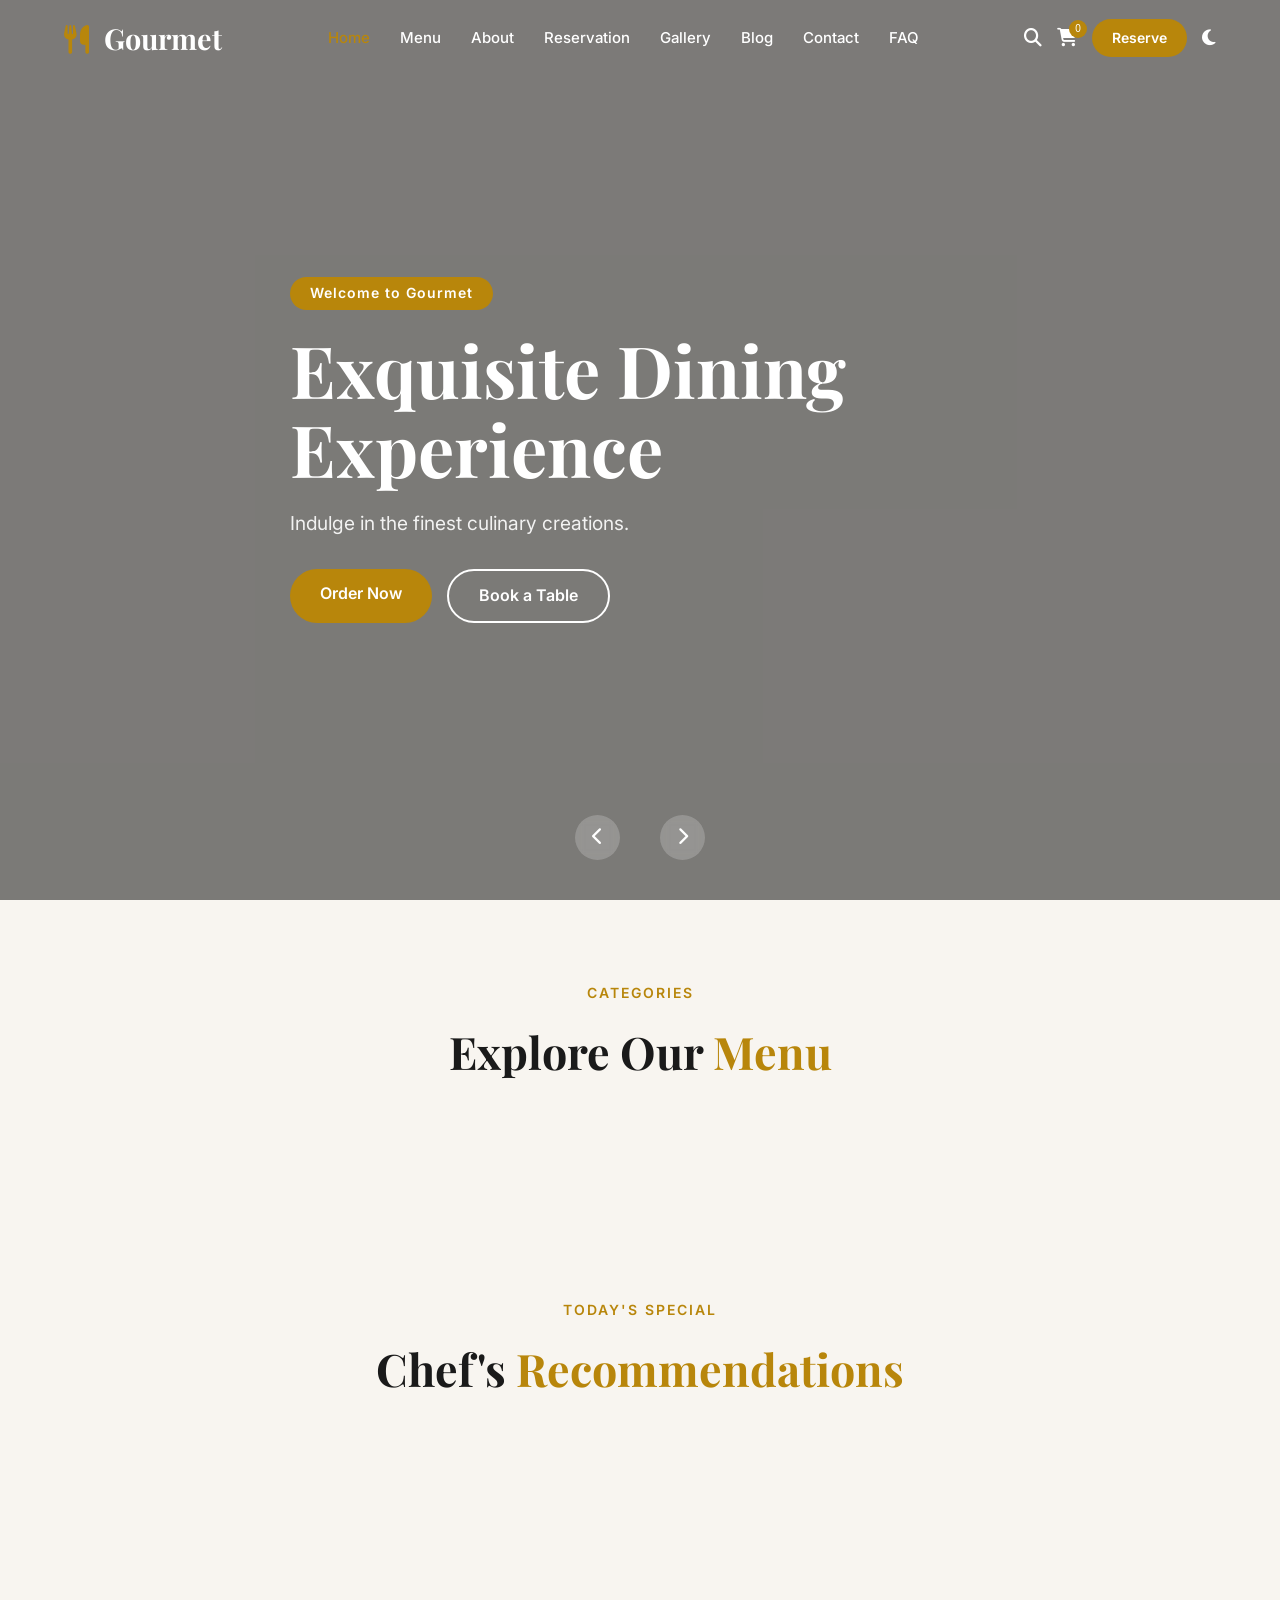
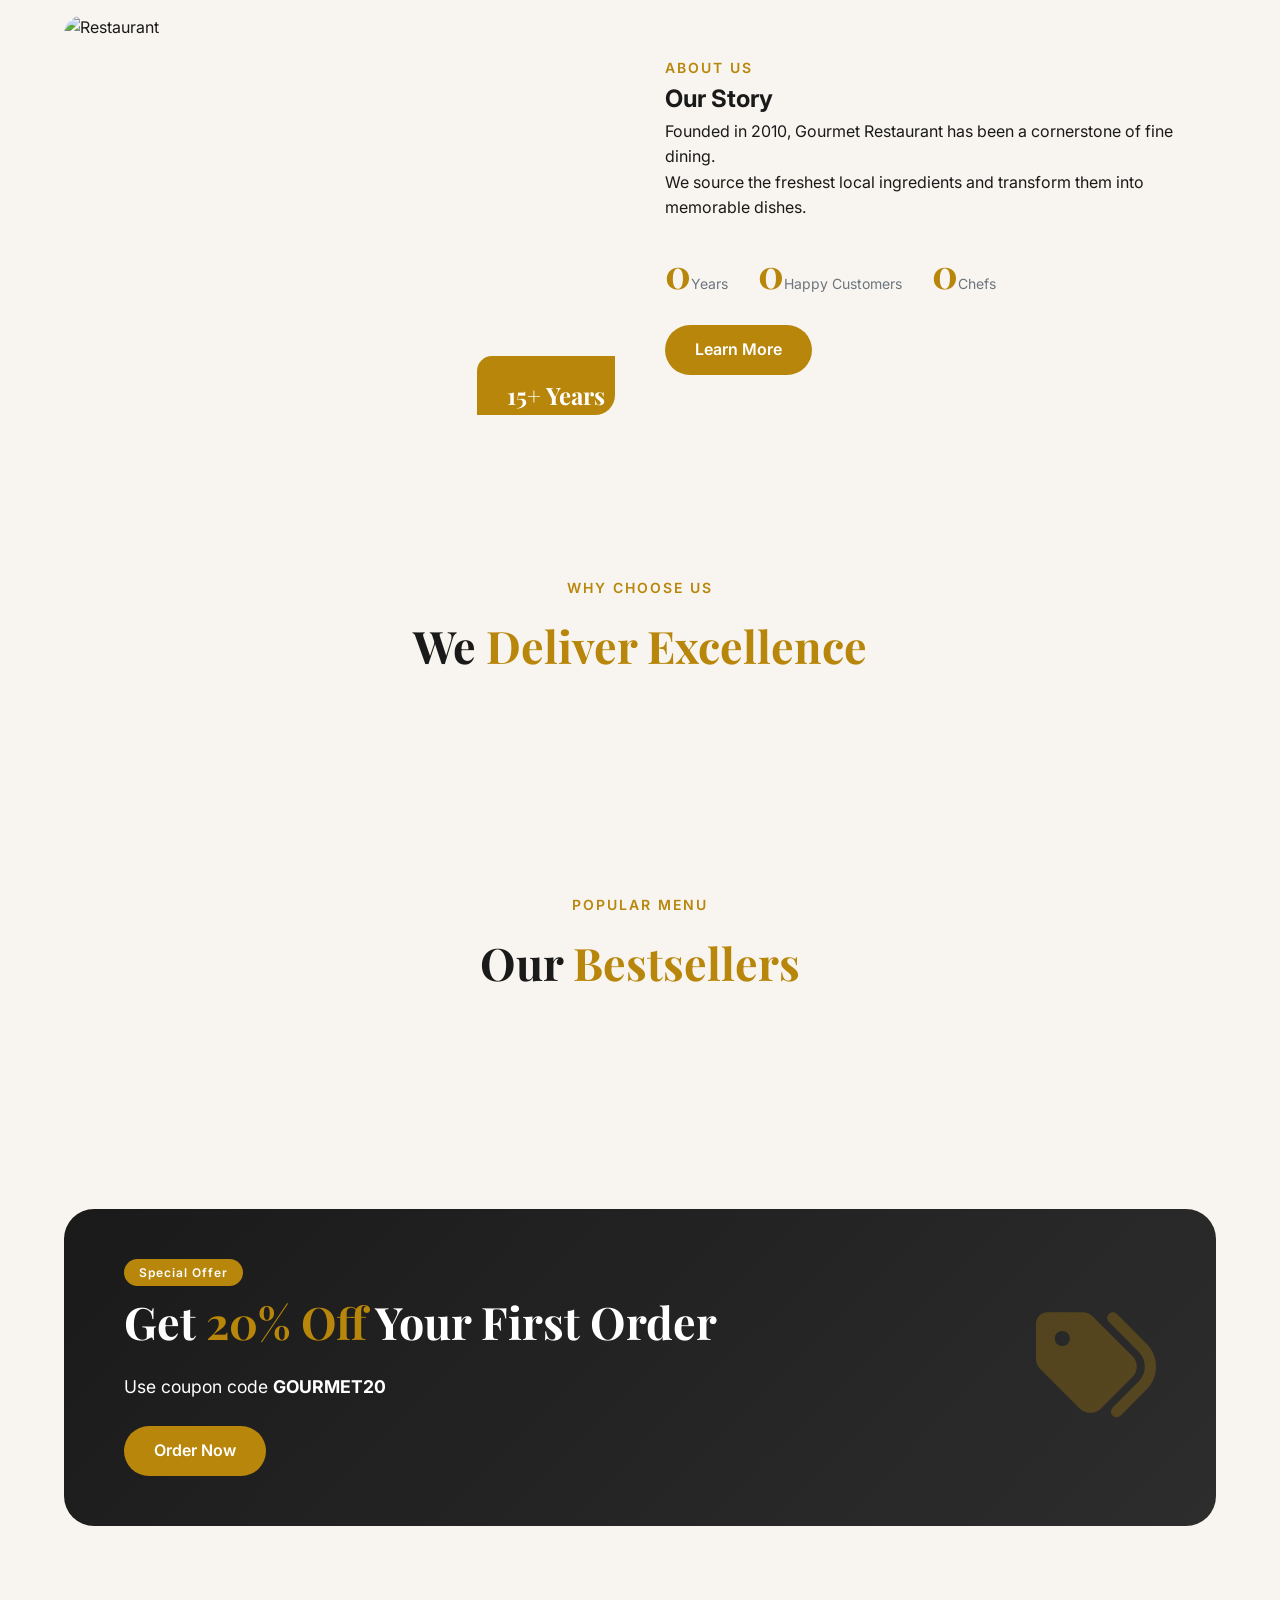
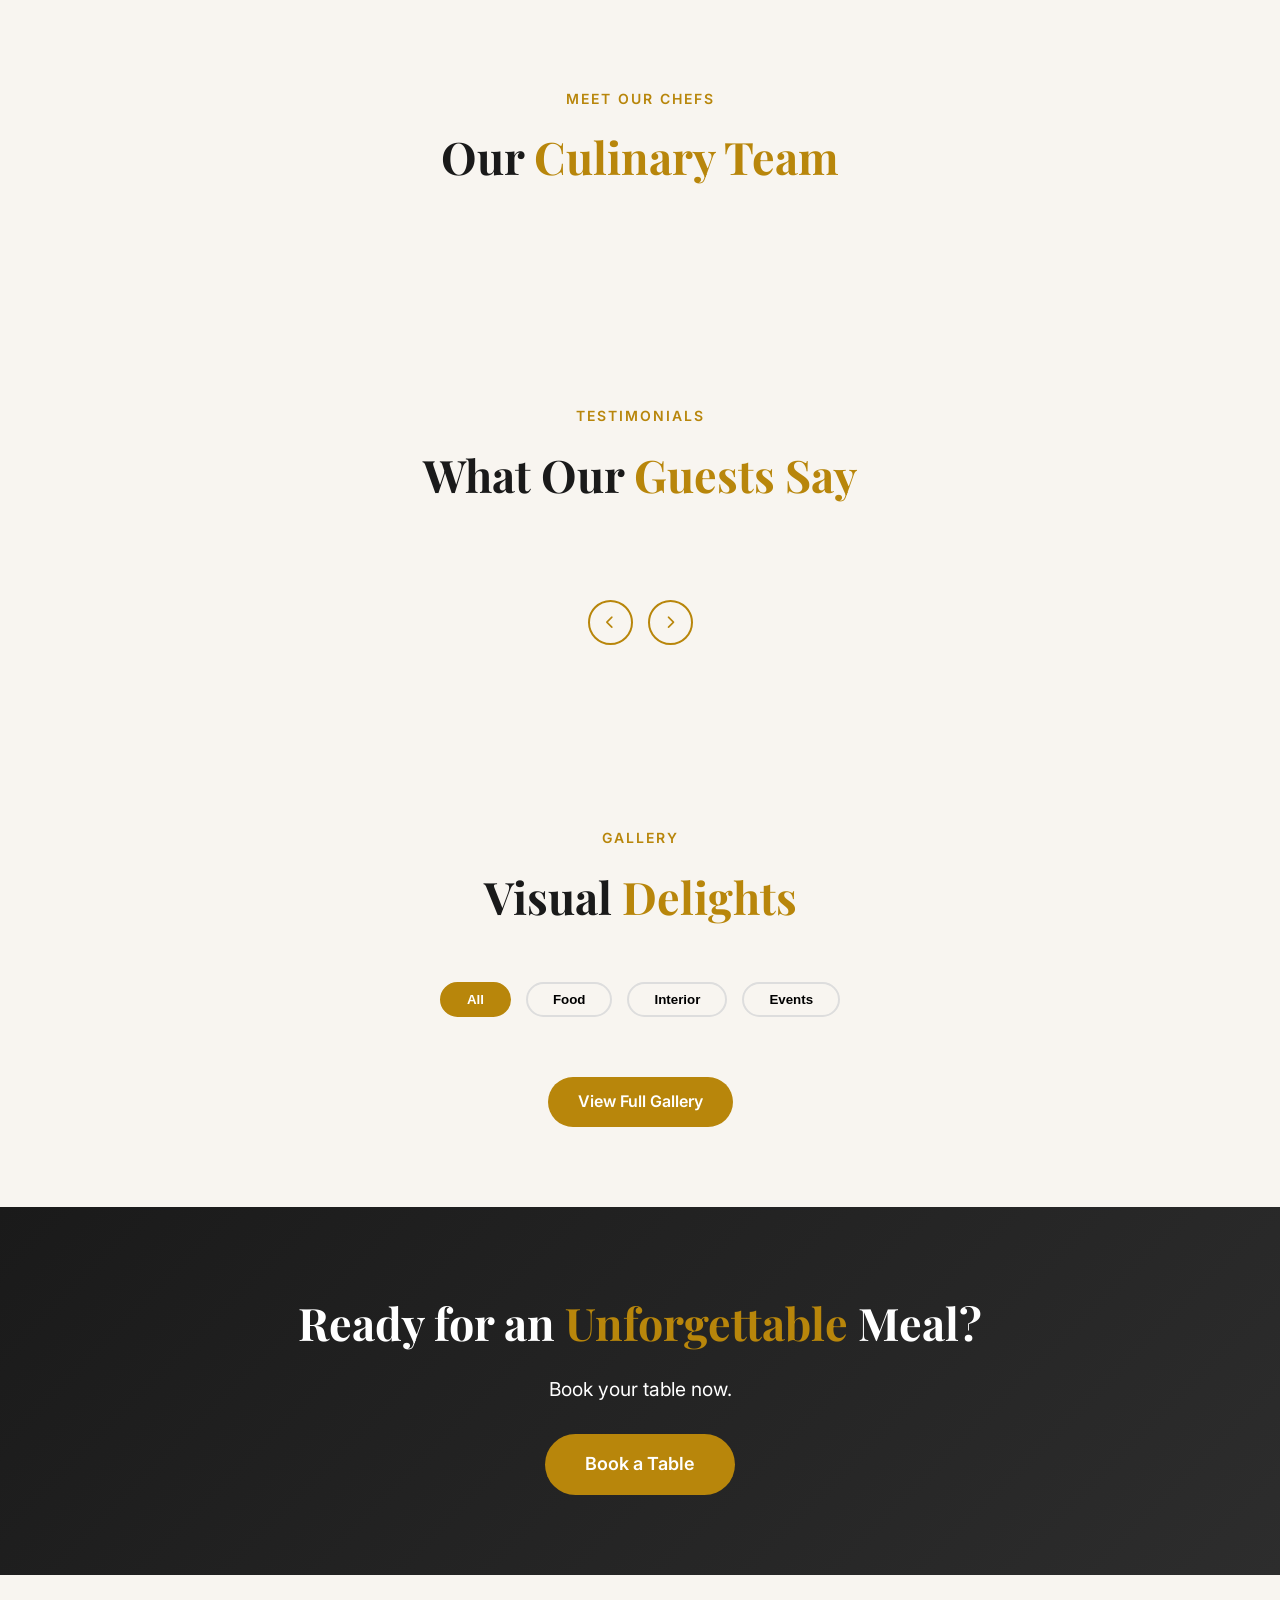
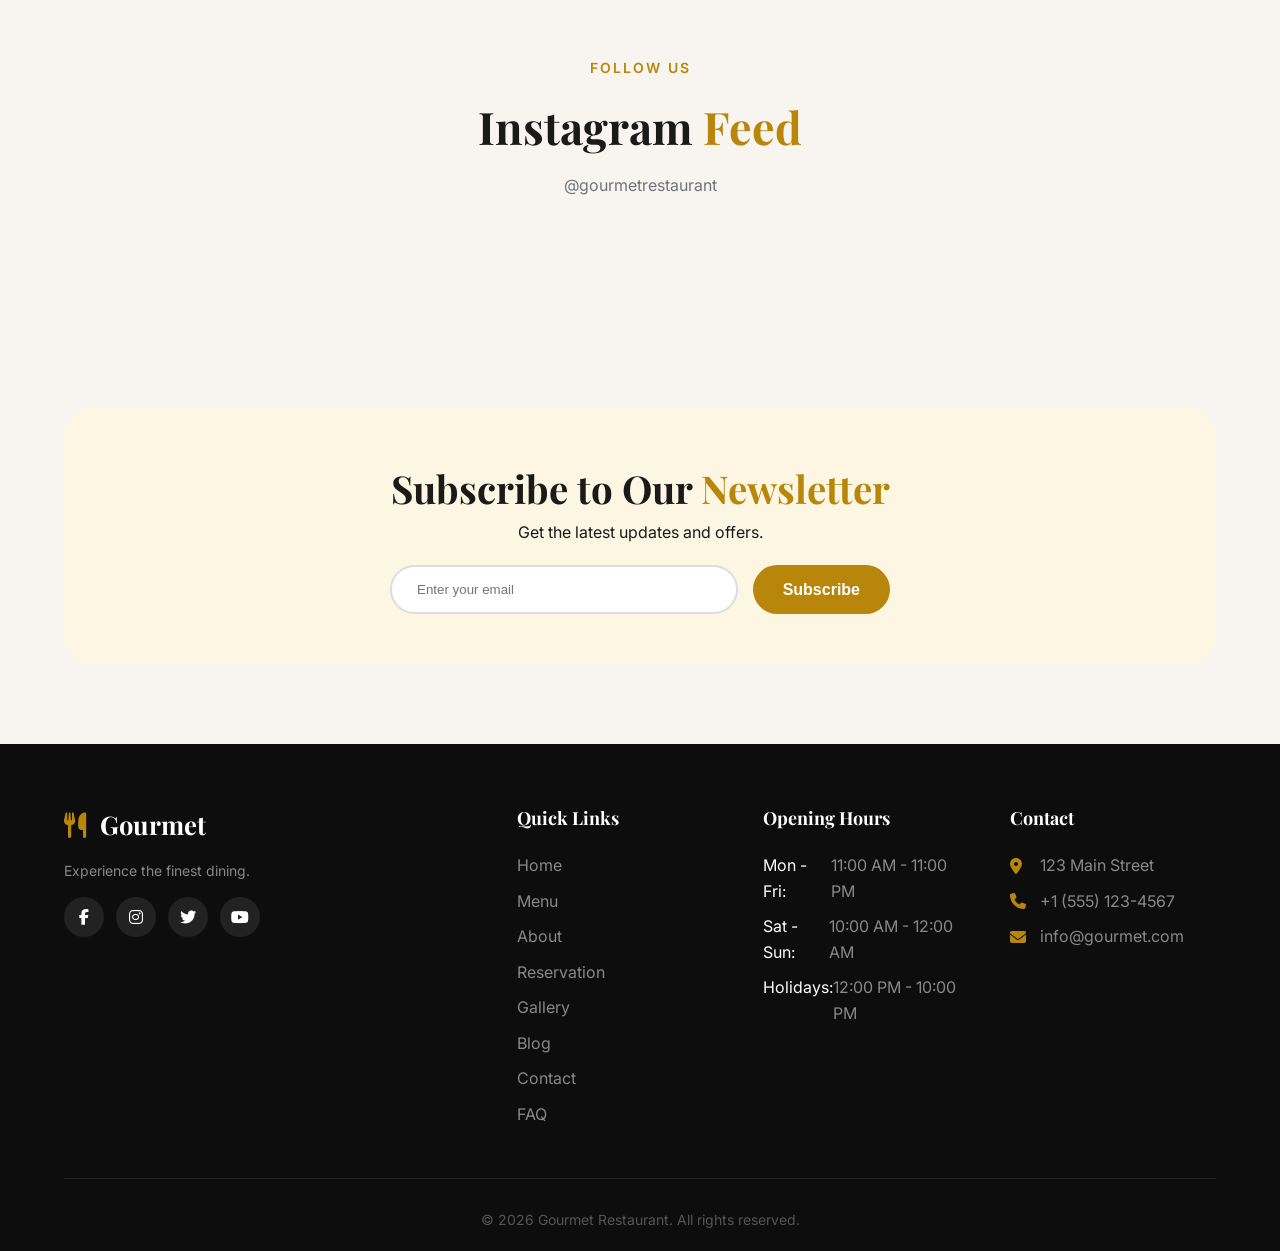
==== index.html @ d44d5f66 "Complete Restaurant Website - All pages woking" ====
<!DOCTYPE html>
<html lang="en">
<head>
    <meta charset="UTF-8" />
    <meta name="viewport" content="width=device-width, initial-scale=1.0" />
    <title>Gourmet Restaurant – Home</title>
    <link rel="stylesheet" href="https://cdnjs.cloudflare.com/ajax/libs/font-awesome/6.5.0/css/all.min.css" />
    <link href="https://fonts.googleapis.com/css2?family=Playfair+Display:wght@400;600;700&family=Inter:wght@300;400;500;600;700&display=swap" rel="stylesheet" />
    <link rel="stylesheet" href="css/variables.css" />
    <link rel="stylesheet" href="css/base.css" />
    <link rel="stylesheet" href="css/home.css" />
    <script>
    // Force hide loading screen after 1 second
    window.addEventListener('load', function() {
        setTimeout(function() {
            const loader = document.getElementById('loading-screen');
            if (loader) loader.classList.add('hidden');
        }, 500);
    });
</script>
</head>
<body>
    <!-- Loading Screen -->
    <div id="loading-screen"><div class="loader-spinner"></div><p>Loading...</p></div>

    <!-- Back to Top -->
    <button id="back-to-top" aria-label="Back to top"><i class="fas fa-chevron-up"></i></button>

    <!-- Scroll Progress Bar -->
    <div id="scroll-progress"></div>

    <!-- Search Popup -->
    <div id="search-popup" class="search-popup">
        <div class="search-popup-inner">
            <button class="search-close" id="search-close"><i class="fas fa-times"></i></button>
            <h3>Search Our Menu</h3>
            <form id="search-form"><input type="text" placeholder="Search for dishes..." /><button type="submit"><i class="fas fa-search"></i></button></form>
        </div>
    </div>

    <!-- Header / Navbar -->
    <header class="header" id="header">
        <nav class="navbar">
            <div class="container nav-container">
                <a href="index.html" class="logo"><i class="fas fa-utensils"></i> Gourmet</a>
                <ul class="nav-menu" id="nav-menu">
                    <li><a href="index.html" class="active">Home</a></li>
                    <li><a href="menu.html">Menu</a></li>
                    <li><a href="about.html">About</a></li>
                    <li><a href="reservation.html">Reservation</a></li>
                    <li><a href="gallery.html">Gallery</a></li>
                    <li><a href="blog.html">Blog</a></li>
                    <li><a href="contact.html">Contact</a></li>
                    <li><a href="faq.html">FAQ</a></li>
                </ul>
                <div class="nav-actions">
                    <button class="nav-icon" id="search-toggle"><i class="fas fa-search"></i></button>
                    <button class="nav-icon"><i class="fas fa-shopping-cart"></i><span class="cart-count">0</span></button>
                    <a href="reservation.html" class="btn btn-primary btn-sm">Reserve</a>
                    <button class="theme-toggle" id="theme-toggle"><i class="fas fa-moon"></i></button>
                    <button class="hamburger" id="hamburger"><span></span><span></span><span></span></button>
                </div>
            </div>
        </nav>
    </header>

    <main>
        <!-- HERO SLIDER -->
        <section class="hero" id="home">
            <div class="hero-slider">
                <div class="hero-slide active" style="background-image:url('https://images.unsplash.com/photo-1517248135467-4c7edcad34c4?w=1600');">
                    <div class="container hero-content">
                        <span class="hero-tag">Welcome to Gourmet</span>
                        <h1>Exquisite Dining <br />Experience</h1>
                        <p>Indulge in the finest culinary creations.</p>
                        <div class="hero-buttons">
                            <a href="menu.html" class="btn btn-primary">Order Now</a>
                            <a href="reservation.html" class="btn btn-outline">Book a Table</a>
                        </div>
                    </div>
                </div>
                <div class="hero-slide" style="background-image:url('https://images.unsplash.com/photo-1552566626-52f8b828add9?w=1600');">
                    <div class="container hero-content">
                        <span class="hero-tag">Award Winning</span>
                        <h1>Flavors That <br />Delight</h1>
                        <p>Every dish tells a story.</p>
                        <div class="hero-buttons">
                            <a href="menu.html" class="btn btn-primary">Order Now</a>
                            <a href="reservation.html" class="btn btn-outline">Book a Table</a>
                        </div>
                    </div>
                </div>
                <div class="hero-slide" style="background-image:url('https://images.unsplash.com/photo-1533777857889-4be7c70b33f7?w=1600');">
                    <div class="container hero-content">
                        <span class="hero-tag">Private Events</span>
                        <h1>Celebrate With <br />Us</h1>
                        <p>Host your special occasions here.</p>
                        <div class="hero-buttons">
                            <a href="menu.html" class="btn btn-primary">Order Now</a>
                            <a href="reservation.html" class="btn btn-outline">Book a Table</a>
                        </div>
                    </div>
                </div>
            </div>
            <div class="hero-controls">
                <button class="hero-prev"><i class="fas fa-chevron-left"></i></button>
                <div class="hero-dots"></div>
                <button class="hero-next"><i class="fas fa-chevron-right"></i></button>
            </div>
        </section>

        <!-- FOOD CATEGORIES (6) -->
        <section class="categories section-padding" id="categories">
            <div class="container">
                <div class="section-header">
                    <span class="section-tag">Categories</span>
                    <h2>Explore Our <span>Menu</span></h2>
                </div>
                <div class="categories-grid" id="categories-grid"></div>
            </div>
        </section>

        <!-- TODAY'S SPECIAL -->
        <section class="specials section-padding" id="specials">
            <div class="container">
                <div class="section-header">
                    <span class="section-tag">Today's Special</span>
                    <h2>Chef's <span>Recommendations</span></h2>
                </div>
                <div class="specials-grid" id="specials-grid"></div>
            </div>
        </section>

        <!-- ABOUT HOME -->
        <section class="about-home section-padding" id="about-home">
            <div class="container">
                <div class="about-home-grid">
                    <div class="about-home-image">
                        <img src="https://images.unsplash.com/photo-1514933651103-005eec06c04b?w=600" alt="Restaurant" />
                        <div class="about-experience-badge">15+ Years</div>
                    </div>
                    <div class="about-home-content">
                        <span class="section-tag">About Us</span>
                        <h2>Our <span>Story</span></h2>
                        <p>Founded in 2010, Gourmet Restaurant has been a cornerstone of fine dining.</p>
                        <p>We source the freshest local ingredients and transform them into memorable dishes.</p>
                        <div class="about-stats" id="about-stats">
                            <div class="stat"><span class="stat-number" data-count="15">0</span><span class="stat-label">Years</span></div>
                            <div class="stat"><span class="stat-number" data-count="12500">0</span><span class="stat-label">Happy Customers</span></div>
                            <div class="stat"><span class="stat-number" data-count="28">0</span><span class="stat-label">Chefs</span></div>
                        </div>
                        <a href="about.html" class="btn btn-primary">Learn More</a>
                    </div>
                </div>
            </div>
        </section>

        <!-- WHY CHOOSE US (6) -->
        <section class="why-choose section-padding" id="why-choose">
            <div class="container">
                <div class="section-header">
                    <span class="section-tag">Why Choose Us</span>
                    <h2>We <span>Deliver Excellence</span></h2>
                </div>
                <div class="why-grid" id="why-grid"></div>
            </div>
        </section>

        <!-- POPULAR MENU (12 items) -->
        <section class="popular-menu section-padding" id="popular-menu">
            <div class="container">
                <div class="section-header">
                    <span class="section-tag">Popular Menu</span>
                    <h2>Our <span>Bestsellers</span></h2>
                </div>
                <div class="menu-grid" id="popular-menu-grid"></div>
            </div>
        </section>

        <!-- SPECIAL OFFERS -->
        <section class="offers section-padding" id="offers">
            <div class="container">
                <div class="offers-banner">
                    <div class="offers-content">
                        <span class="offers-tag">Special Offer</span>
                        <h2>Get <span>20% Off</span> Your First Order</h2>
                        <p>Use coupon code <strong>GOURMET20</strong></p>
                        <a href="menu.html" class="btn btn-primary">Order Now</a>
                    </div>
                    <div class="offers-image"><i class="fas fa-tags"></i></div>
                </div>
            </div>
        </section>

        <!-- MEET OUR CHEFS (4) -->
        <section class="chefs section-padding" id="chefs">
            <div class="container">
                <div class="section-header">
                    <span class="section-tag">Meet Our Chefs</span>
                    <h2>Our <span>Culinary Team</span></h2>
                </div>
                <div class="chefs-grid" id="chefs-grid"></div>
            </div>
        </section>

        <!-- TESTIMONIALS SLIDER -->
        <section class="testimonials section-padding" id="testimonials">
            <div class="container">
                <div class="section-header">
                    <span class="section-tag">Testimonials</span>
                    <h2>What Our <span>Guests Say</span></h2>
                </div>
                <div class="testimonial-slider">
                    <div class="testimonial-track" id="testimonial-track"></div>
                    <div class="testimonial-controls">
                        <button class="testimonial-prev"><i class="fas fa-chevron-left"></i></button>
                        <button class="testimonial-next"><i class="fas fa-chevron-right"></i></button>
                    </div>
                </div>
            </div>
        </section>

        <!-- GALLERY PREVIEW (12 images + filter) -->
        <section class="gallery-preview section-padding" id="gallery-preview">
            <div class="container">
                <div class="section-header">
                    <span class="section-tag">Gallery</span>
                    <h2>Visual <span>Delights</span></h2>
                </div>
                <div class="gallery-filter" id="gallery-filter">
                    <button class="filter-btn active" data-filter="all">All</button>
                    <button class="filter-btn" data-filter="food">Food</button>
                    <button class="filter-btn" data-filter="interior">Interior</button>
                    <button class="filter-btn" data-filter="events">Events</button>
                </div>
                <div class="gallery-grid" id="gallery-grid"></div>
                <div class="gallery-cta"><a href="gallery.html" class="btn btn-primary">View Full Gallery</a></div>
            </div>
        </section>

        <!-- RESERVATION CTA -->
        <section class="reservation-cta section-padding">
            <div class="container">
                <div class="reservation-cta-content">
                    <h2>Ready for an <span>Unforgettable</span> Meal?</h2>
                    <p>Book your table now.</p>
                    <a href="reservation.html" class="btn btn-primary btn-lg">Book a Table</a>
                </div>
            </div>
        </section>

        <!-- INSTAGRAM FEED (8 images) -->
        <section class="instagram-feed section-padding" id="instagram">
            <div class="container">
                <div class="section-header">
                    <span class="section-tag">Follow Us</span>
                    <h2>Instagram <span>Feed</span></h2>
                    <p>@gourmetrestaurant</p>
                </div>
                <div class="instagram-grid" id="instagram-grid"></div>
            </div>
        </section>

        <!-- NEWSLETTER -->
        <section class="newsletter section-padding" id="newsletter">
            <div class="container">
                <div class="newsletter-wrapper">
                    <h2>Subscribe to Our <span>Newsletter</span></h2>
                    <p>Get the latest updates and offers.</p>
                    <form class="newsletter-form" id="newsletter-form">
                        <input type="email" placeholder="Enter your email" required />
                        <button type="submit" class="btn btn-primary">Subscribe</button>
                    </form>
                </div>
            </div>
        </section>
    </main>

    <!-- FOOTER -->
    <footer class="footer">
        <div class="container">
            <div class="footer-grid">
                <div class="footer-col">
                    <a href="index.html" class="logo"><i class="fas fa-utensils"></i> Gourmet</a>
                    <p>Experience the finest dining.</p>
                    <div class="footer-social">
                        <a href="#"><i class="fab fa-facebook-f"></i></a>
                        <a href="#"><i class="fab fa-instagram"></i></a>
                        <a href="#"><i class="fab fa-twitter"></i></a>
                        <a href="#"><i class="fab fa-youtube"></i></a>
                    </div>
                </div>
                <div class="footer-col">
                    <h4>Quick Links</h4>
                    <ul>
                        <li><a href="index.html">Home</a></li>
                        <li><a href="menu.html">Menu</a></li>
                        <li><a href="about.html">About</a></li>
                        <li><a href="reservation.html">Reservation</a></li>
                        <li><a href="gallery.html">Gallery</a></li>
                        <li><a href="blog.html">Blog</a></li>
                        <li><a href="contact.html">Contact</a></li>
                        <li><a href="faq.html">FAQ</a></li>
                    </ul>
                </div>
                <div class="footer-col">
                    <h4>Opening Hours</h4>
                    <ul class="footer-hours">
                        <li><span>Mon - Fri:</span> 11:00 AM - 11:00 PM</li>
                        <li><span>Sat - Sun:</span> 10:00 AM - 12:00 AM</li>
                        <li><span>Holidays:</span> 12:00 PM - 10:00 PM</li>
                    </ul>
                </div>
                <div class="footer-col">
                    <h4>Contact</h4>
                    <ul class="footer-contact">
                        <li><i class="fas fa-map-marker-alt"></i> 123 Main Street</li>
                        <li><i class="fas fa-phone"></i> +1 (555) 123-4567</li>
                        <li><i class="fas fa-envelope"></i> info@gourmet.com</li>
                    </ul>
                </div>
            </div>
            <div class="footer-bottom"><p>&copy; 2026 Gourmet Restaurant. All rights reserved.</p></div>
        </div>
    </footer>

    <script type="module" src="js/data.js"></script>
<script type="module" src="js/main.js"></script>
<script type="module" src="js/home.js"></script>
</body>
</html>
---- css/base.css ----
/* ============================================
   BASE STYLES - RESET, TYPOGRAPHY, DARK MODE, NAV, FOOTER, UTILITIES
   ============================================ */

* {
    margin: 0;
    padding: 0;
    box-sizing: border-box;
}
html {
    scroll-behavior: smooth;
}
body {
    font-family: 'Inter', sans-serif;
    background: #f8f5f0;
    color: #1a1a1a;
    line-height: 1.6;
    transition: background 0.3s, color 0.3s;
}
.container {
    width: 90%;
    max-width: 1200px;
    margin: 0 auto;
}
img {
    max-width: 100%;
    display: block;
}
a {
    text-decoration: none;
    color: inherit;
}
ul {
    list-style: none;
}
.section-padding {
    padding: 80px 0;
}
.section-header {
    text-align: center;
    margin-bottom: 50px;
}
.section-tag {
    color: #b8860b;
    font-weight: 600;
    letter-spacing: 2px;
    text-transform: uppercase;
    font-size: 14px;
}
.section-header h2 {
    font-family: 'Playfair Display', serif;
    font-size: 2.8rem;
    margin: 10px 0;
}
.section-header h2 span {
    color: #b8860b;
}
.section-header p {
    color: #6c757d;
    max-width: 600px;
    margin: 0 auto;
}

/* Buttons */
.btn {
    display: inline-block;
    padding: 12px 30px;
    border: none;
    border-radius: 50px;
    font-weight: 600;
    cursor: pointer;
    transition: all 0.3s ease;
    text-decoration: none;
    font-size: 16px;
}
.btn-primary {
    background: #b8860b;
    color: #fff;
}
.btn-primary:hover {
    background: #8b6508;
    transform: translateY(-3px);
    box-shadow: 0 10px 20px rgba(184, 134, 11, 0.3);
}
.btn-outline {
    background: transparent;
    border: 2px solid #fff;
    color: #fff;
}
.btn-outline:hover {
    background: #fff;
    color: #1a1a1a;
}
.btn-sm {
    padding: 8px 20px;
    font-size: 14px;
}
.btn-lg {
    padding: 16px 40px;
    font-size: 18px;
}

/* ===== LOADING SCREEN ===== */
#loading-screen {
    position: fixed;
    inset: 0;
    background: #1a1a1a;
    display: flex;
    flex-direction: column;
    align-items: center;
    justify-content: center;
    z-index: 9999;
    transition: opacity 0.5s;
}
#loading-screen.hidden {
    opacity: 0;
    pointer-events: none;
}
.loader-spinner {
    width: 60px;
    height: 60px;
    border: 4px solid #333;
    border-top: 4px solid #b8860b;
    border-radius: 50%;
    animation: spin 1s linear infinite;
}
@keyframes spin {
    to {
        transform: rotate(360deg);
    }
}
#loading-screen p {
    color: #fff;
    margin-top: 20px;
    font-family: 'Playfair Display', serif;
    letter-spacing: 2px;
}

/* ===== SCROLL PROGRESS ===== */
#scroll-progress {
    position: fixed;
    top: 0;
    left: 0;
    height: 4px;
    background: #b8860b;
    width: 0%;
    z-index: 9999;
    transition: width 0.1s;
}

/* ===== BACK TO TOP ===== */
#back-to-top {
    position: fixed;
    bottom: 30px;
    right: 30px;
    background: #b8860b;
    color: #fff;
    border: none;
    width: 50px;
    height: 50px;
    border-radius: 50%;
    font-size: 20px;
    cursor: pointer;
    opacity: 0;
    visibility: hidden;
    transition: all 0.3s;
    z-index: 999;
    box-shadow: 0 4px 15px rgba(0, 0, 0, 0.2);
}
#back-to-top.visible {
    opacity: 1;
    visibility: visible;
}
#back-to-top:hover {
    background: #8b6508;
    transform: translateY(-5px);
}

/* ===== SEARCH POPUP ===== */
.search-popup {
    position: fixed;
    inset: 0;
    background: rgba(0, 0, 0, 0.9);
    display: flex;
    align-items: center;
    justify-content: center;
    opacity: 0;
    visibility: hidden;
    transition: all 0.3s;
    z-index: 9998;
}
.search-popup.active {
    opacity: 1;
    visibility: visible;
}
.search-popup-inner {
    background: #fff;
    padding: 40px;
    border-radius: 20px;
    max-width: 500px;
    width: 90%;
    position: relative;
}
.search-close {
    position: absolute;
    top: 15px;
    right: 20px;
    background: none;
    border: none;
    font-size: 24px;
    cursor: pointer;
}
.search-popup-inner h3 {
    font-family: 'Playfair Display', serif;
    margin-bottom: 20px;
}
.search-popup-inner form {
    display: flex;
    gap: 10px;
}
.search-popup-inner input {
    flex: 1;
    padding: 12px 20px;
    border: 2px solid #ddd;
    border-radius: 50px;
    outline: none;
}
.search-popup-inner button {
    background: #b8860b;
    color: #fff;
    border: none;
    padding: 0 20px;
    border-radius: 50px;
    cursor: pointer;
}

/* ===== HEADER / NAVBAR ===== */
.header {
    position: fixed;
    top: 0;
    left: 0;
    width: 100%;
    z-index: 1000;
    transition: all 0.3s;
    background: transparent;
}
.header.sticky {
    background: rgba(26, 26, 26, 0.95);
    backdrop-filter: blur(10px);
    box-shadow: 0 4px 20px rgba(0, 0, 0, 0.1);
}
.navbar {
    padding: 15px 0;
}
.nav-container {
    display: flex;
    align-items: center;
    justify-content: space-between;
}
.logo {
    font-family: 'Playfair Display', serif;
    font-size: 1.8rem;
    font-weight: 700;
    color: #fff;
}
.logo i {
    color: #b8860b;
    margin-right: 8px;
}
.nav-menu {
    display: flex;
    gap: 30px;
}
.nav-menu a {
    color: #fff;
    font-weight: 500;
    transition: 0.3s;
    font-size: 15px;
}
.nav-menu a:hover,
.nav-menu a.active {
    color: #b8860b;
}
.nav-actions {
    display: flex;
    align-items: center;
    gap: 15px;
}
.nav-icon {
    background: none;
    border: none;
    color: #fff;
    font-size: 18px;
    cursor: pointer;
    position: relative;
    transition: 0.3s;
}
.nav-icon:hover {
    color: #b8860b;
}
.cart-count {
    position: absolute;
    top: -8px;
    right: -10px;
    background: #b8860b;
    color: #fff;
    font-size: 10px;
    width: 18px;
    height: 18px;
    border-radius: 50%;
    display: flex;
    align-items: center;
    justify-content: center;
}
.theme-toggle {
    background: none;
    border: none;
    color: #fff;
    font-size: 18px;
    cursor: pointer;
}
.hamburger {
    display: none;
    flex-direction: column;
    gap: 5px;
    background: none;
    border: none;
    cursor: pointer;
}
.hamburger span {
    display: block;
    width: 25px;
    height: 3px;
    background: #fff;
    border-radius: 3px;
    transition: 0.3s;
}

/* ===== DARK MODE ===== */
body.dark-mode {
    background: #1a1a1a;
    color: #f8f5f0;
}
body.dark-mode .header.sticky {
    background: rgba(10, 10, 10, 0.98);
}
body.dark-mode .section-header p {
    color: #aaa;
}
body.dark-mode .search-popup-inner {
    background: #2a2a2a;
    color: #fff;
}
body.dark-mode .search-popup-inner input {
    background: #333;
    color: #fff;
    border-color: #555;
}

/* ===== FOOTER ===== */
.footer {
    background: #0d0d0d;
    color: #ccc;
    padding: 60px 0 20px;
}
.footer-grid {
    display: grid;
    grid-template-columns: 2fr 1fr 1fr 1fr;
    gap: 40px;
    margin-bottom: 40px;
}
.footer-col .logo {
    color: #fff;
    font-size: 1.6rem;
}
.footer-col p {
    margin: 15px 0;
    font-size: 14px;
    color: #888;
}
.footer-social {
    display: flex;
    gap: 12px;
}
.footer-social a {
    width: 40px;
    height: 40px;
    background: #222;
    border-radius: 50%;
    display: flex;
    align-items: center;
    justify-content: center;
    color: #fff;
    transition: 0.3s;
}
.footer-social a:hover {
    background: #b8860b;
}
.footer-col h4 {
    color: #fff;
    font-size: 18px;
    margin-bottom: 20px;
    font-family: 'Playfair Display', serif;
}
.footer-col ul li {
    margin-bottom: 10px;
}
.footer-col ul li a {
    color: #888;
    transition: 0.3s;
}
.footer-col ul li a:hover {
    color: #b8860b;
}
.footer-hours li {
    display: flex;
    justify-content: space-between;
    color: #888;
}
.footer-hours li span {
    color: #fff;
}
.footer-contact li {
    display: flex;
    align-items: center;
    gap: 10px;
    color: #888;
}
.footer-contact li i {
    color: #b8860b;
    width: 20px;
}
.footer-bottom {
    text-align: center;
    padding-top: 30px;
    border-top: 1px solid #222;
    font-size: 14px;
    color: #555;
}

/* ===== RESPONSIVE ===== */
@media (max-width: 992px) {
    .footer-grid {
        grid-template-columns: 1fr 1fr;
    }
}
@media (max-width: 768px) {
    .hamburger {
        display: flex;
    }
    .nav-menu {
        position: absolute;
        top: 70px;
        left: 0;
        width: 100%;
        background: rgba(0, 0, 0, 0.95);
        flex-direction: column;
        padding: 30px;
        gap: 20px;
        text-align: center;
        transform: scaleY(0);
        transform-origin: top;
        transition: 0.3s;
        border-radius: 0 0 20px 20px;
    }
    .nav-menu.active {
        transform: scaleY(1);
    }
    .section-header h2 {
        font-size: 2rem;
    }
    .footer-grid {
        grid-template-columns: 1fr;
        gap: 30px;
    }
    .nav-actions .btn-sm {
        display: none;
    }
}
---- css/home.css ----
/* ============================================
   HOME PAGE SPECIFIC STYLES
   ============================================ */

/* ---- HERO SLIDER ---- */
.hero {
    position: relative;
    height: 100vh;
    min-height: 600px;
    overflow: hidden;
}
.hero-slider {
    width: 100%;
    height: 100%;
    position: relative;
}
.hero-slide {
    position: absolute;
    inset: 0;
    background-size: cover;
    background-position: center;
    opacity: 0;
    transition: opacity 1s ease;
    display: flex;
    align-items: center;
}
.hero-slide.active {
    opacity: 1;
}
.hero-slide::after {
    content: '';
    position: absolute;
    inset: 0;
    background: rgba(0, 0, 0, 0.5);
}
.hero-content {
    position: relative;
    z-index: 2;
    color: #fff;
    max-width: 700px;
}
.hero-tag {
    display: inline-block;
    background: #b8860b;
    padding: 5px 20px;
    border-radius: 50px;
    font-size: 14px;
    font-weight: 600;
    letter-spacing: 1px;
    margin-bottom: 20px;
}
.hero-content h1 {
    font-family: 'Playfair Display', serif;
    font-size: 4.5rem;
    line-height: 1.1;
    margin-bottom: 20px;
}
.hero-content p {
    font-size: 1.2rem;
    margin-bottom: 30px;
    opacity: 0.9;
    max-width: 500px;
}
.hero-buttons {
    display: flex;
    gap: 15px;
    flex-wrap: wrap;
}
.hero-controls {
    position: absolute;
    bottom: 40px;
    left: 50%;
    transform: translateX(-50%);
    display: flex;
    align-items: center;
    gap: 20px;
    z-index: 10;
}
.hero-controls button {
    background: rgba(255, 255, 255, 0.2);
    border: none;
    color: #fff;
    width: 45px;
    height: 45px;
    border-radius: 50%;
    font-size: 18px;
    cursor: pointer;
    transition: 0.3s;
    backdrop-filter: blur(5px);
}
.hero-controls button:hover {
    background: #b8860b;
}
.hero-dots {
    display: flex;
    gap: 8px;
}
.hero-dots span {
    width: 10px;
    height: 10px;
    border-radius: 50%;
    background: rgba(255, 255, 255, 0.4);
    cursor: pointer;
    transition: 0.3s;
}
.hero-dots span.active {
    background: #b8860b;
    width: 30px;
    border-radius: 10px;
}

/* ---- CATEGORIES ---- */
.categories-grid {
    display: grid;
    grid-template-columns: repeat(auto-fit, minmax(170px, 1fr));
    gap: 25px;
}
.category-card {
    background: #fff;
    border-radius: 15px;
    overflow: hidden;
    text-align: center;
    box-shadow: 0 5px 20px rgba(0, 0, 0, 0.06);
    transition: all 0.3s;
    cursor: pointer;
}
.category-card:hover {
    transform: translateY(-10px);
    box-shadow: 0 15px 40px rgba(184, 134, 11, 0.15);
}
.category-card img {
    width: 100%;
    height: 150px;
    object-fit: cover;
}
.category-card h3 {
    font-family: 'Playfair Display', serif;
    margin: 15px 0 5px;
    font-size: 1.2rem;
}
.category-card p {
    color: #6c757d;
    font-size: 14px;
    padding-bottom: 15px;
}

/* ---- TODAY'S SPECIAL ---- */
.specials-grid {
    display: grid;
    grid-template-columns: repeat(auto-fit, minmax(280px, 1fr));
    gap: 30px;
}
.special-card {
    background: #fff;
    border-radius: 20px;
    overflow: hidden;
    box-shadow: 0 10px 30px rgba(0, 0, 0, 0.08);
    transition: 0.3s;
}
.special-card:hover {
    transform: scale(1.03);
    box-shadow: 0 20px 50px rgba(0, 0, 0, 0.15);
}
.special-image {
    position: relative;
    height: 220px;
    overflow: hidden;
}
.special-image img {
    width: 100%;
    height: 100%;
    object-fit: cover;
}
.discount-badge {
    position: absolute;
    top: 15px;
    right: 15px;
    background: #e74c3c;
    color: #fff;
    padding: 5px 15px;
    border-radius: 50px;
    font-weight: 700;
    font-size: 14px;
}
.special-info {
    padding: 20px;
}
.special-info h3 {
    font-family: 'Playfair Display', serif;
}
.special-meta {
    display: flex;
    justify-content: space-between;
    align-items: center;
    margin: 10px 0 15px;
}
.special-meta .price {
    font-size: 1.4rem;
    font-weight: 700;
    color: #b8860b;
}
.rating {
    color: #f1c40f;
    font-size: 14px;
}
.add-to-cart {
    width: 100%;
}

/* ---- ABOUT HOME ---- */
.about-home-grid {
    display: grid;
    grid-template-columns: 1fr 1fr;
    gap: 50px;
    align-items: center;
}
.about-home-image {
    position: relative;
    border-radius: 20px;
    overflow: hidden;
}
.about-home-image img {
    width: 100%;
    height: 400px;
    object-fit: cover;
}
.about-experience-badge {
    position: absolute;
    bottom: -20px;
    right: -20px;
    background: #b8860b;
    color: #fff;
    padding: 20px 30px;
    border-radius: 15px;
    font-family: 'Playfair Display', serif;
    font-size: 1.5rem;
    font-weight: 700;
}
.about-stats {
    display: flex;
    gap: 30px;
    margin: 20px 0;
}
.stat-number {
    font-size: 2.5rem;
    font-weight: 700;
    color: #b8860b;
    font-family: 'Playfair Display', serif;
}
.stat-label {
    font-size: 14px;
    color: #6c757d;
}

/* ---- WHY CHOOSE ---- */
.why-grid {
    display: grid;
    grid-template-columns: repeat(auto-fit, minmax(250px, 1fr));
    gap: 30px;
}
.why-card {
    text-align: center;
    padding: 30px 20px;
    background: #fff;
    border-radius: 15px;
    transition: 0.3s;
    box-shadow: 0 5px 15px rgba(0, 0, 0, 0.04);
}
.why-card:hover {
    transform: translateY(-10px);
    box-shadow: 0 15px 40px rgba(184, 134, 11, 0.1);
}
.why-icon {
    width: 70px;
    height: 70px;
    background: #fdf6e3;
    border-radius: 50%;
    display: flex;
    align-items: center;
    justify-content: center;
    margin: 0 auto 15px;
    font-size: 28px;
    color: #b8860b;
}
.why-card h3 {
    font-family: 'Playfair Display', serif;
    margin-bottom: 8px;
}
.why-card p {
    color: #6c757d;
    font-size: 14px;
}

/* ---- POPULAR MENU ---- */
.menu-grid {
    display: grid;
    grid-template-columns: repeat(auto-fill, minmax(260px, 1fr));
    gap: 25px;
}
.menu-item-card {
    background: #fff;
    border-radius: 16px;
    overflow: hidden;
    box-shadow: 0 5px 20px rgba(0, 0, 0, 0.06);
    transition: 0.3s;
}
.menu-item-card:hover {
    transform: translateY(-5px);
    box-shadow: 0 15px 40px rgba(0, 0, 0, 0.1);
}
.menu-item-card img {
    width: 100%;
    height: 200px;
    object-fit: cover;
}
.menu-item-info {
    padding: 15px 20px 20px;
}
.menu-item-info h4 {
    font-family: 'Playfair Display', serif;
}
.menu-item-info .category-tag {
    font-size: 12px;
    color: #b8860b;
    font-weight: 600;
    text-transform: uppercase;
}
.menu-item-meta {
    display: flex;
    justify-content: space-between;
    align-items: center;
    margin: 10px 0;
}
.menu-item-meta .price {
    font-weight: 700;
    font-size: 1.2rem;
    color: #b8860b;
}
.menu-item-meta .rating {
    color: #f1c40f;
}

/* ---- OFFERS ---- */
.offers-banner {
    background: linear-gradient(135deg, #1a1a1a, #2d2d2d);
    border-radius: 30px;
    padding: 50px 60px;
    display: flex;
    align-items: center;
    justify-content: space-between;
    color: #fff;
    overflow: hidden;
}
.offers-content h2 {
    font-family: 'Playfair Display', serif;
    font-size: 2.8rem;
}
.offers-content h2 span {
    color: #b8860b;
}
.offers-content p {
    margin: 15px 0 25px;
    font-size: 1.1rem;
}
.offers-tag {
    display: inline-block;
    background: #b8860b;
    padding: 4px 15px;
    border-radius: 50px;
    font-size: 12px;
    font-weight: 600;
    letter-spacing: 1px;
}
.offers-image {
    font-size: 120px;
    color: #b8860b;
    opacity: 0.3;
}

/* ---- CHEFS ---- */
.chefs-grid {
    display: grid;
    grid-template-columns: repeat(auto-fit, minmax(220px, 1fr));
    gap: 30px;
}
.chef-card {
    background: #fff;
    border-radius: 20px;
    overflow: hidden;
    text-align: center;
    padding: 20px;
    box-shadow: 0 5px 20px rgba(0, 0, 0, 0.04);
    transition: 0.3s;
}
.chef-card:hover {
    transform: translateY(-10px);
    box-shadow: 0 15px 40px rgba(0, 0, 0, 0.08);
}
.chef-card img {
    width: 150px;
    height: 150px;
    border-radius: 50%;
    object-fit: cover;
    margin: 0 auto 15px;
    border: 5px solid #f8f5f0;
}
.chef-card h3 {
    font-family: 'Playfair Display', serif;
}
.chef-card p {
    color: #6c757d;
}
.chef-social {
    display: flex;
    justify-content: center;
    gap: 12px;
    margin-top: 12px;
}
.chef-social a {
    width: 35px;
    height: 35px;
    background: #f8f5f0;
    border-radius: 50%;
    display: flex;
    align-items: center;
    justify-content: center;
    color: #333;
    transition: 0.3s;
}
.chef-social a:hover {
    background: #b8860b;
    color: #fff;
}

/* ---- TESTIMONIALS ---- */
.testimonial-slider {
    position: relative;
    overflow: hidden;
    padding: 20px 0;
}
.testimonial-track {
    display: flex;
    transition: transform 0.5s ease;
}
.testimonial-card {
    min-width: 100%;
    padding: 0 20px;
    text-align: center;
}
.testimonial-image img {
    width: 80px;
    height: 80px;
    border-radius: 50%;
    object-fit: cover;
    margin: 0 auto 15px;
    border: 4px solid #b8860b;
}
.testimonial-rating {
    color: #f1c40f;
    margin-bottom: 10px;
}
.testimonial-card p {
    max-width: 600px;
    margin: 0 auto 15px;
    font-style: italic;
    color: #555;
}
.testimonial-card h4 {
    font-family: 'Playfair Display', serif;
}
.testimonial-controls {
    display: flex;
    justify-content: center;
    gap: 15px;
    margin-top: 20px;
}
.testimonial-controls button {
    background: none;
    border: 2px solid #b8860b;
    color: #b8860b;
    width: 45px;
    height: 45px;
    border-radius: 50%;
    cursor: pointer;
    transition: 0.3s;
}
.testimonial-controls button:hover {
    background: #b8860b;
    color: #fff;
}

/* ---- GALLERY PREVIEW ---- */
.gallery-filter {
    display: flex;
    justify-content: center;
    gap: 15px;
    flex-wrap: wrap;
    margin-bottom: 30px;
}
.filter-btn {
    background: none;
    border: 2px solid #ddd;
    padding: 8px 25px;
    border-radius: 50px;
    cursor: pointer;
    font-weight: 600;
    transition: 0.3s;
}
.filter-btn.active,
.filter-btn:hover {
    background: #b8860b;
    color: #fff;
    border-color: #b8860b;
}
.gallery-grid {
    display: grid;
    grid-template-columns: repeat(auto-fill, minmax(200px, 1fr));
    gap: 15px;
}
.gallery-grid .gallery-item {
    position: relative;
    overflow: hidden;
    border-radius: 12px;
    aspect-ratio: 1;
    cursor: pointer;
}
.gallery-grid .gallery-item img {
    width: 100%;
    height: 100%;
    object-fit: cover;
    transition: transform 0.5s;
}
.gallery-grid .gallery-item:hover img {
    transform: scale(1.1);
}
.gallery-cta {
    text-align: center;
    margin-top: 30px;
}

/* ---- RESERVATION CTA ---- */
.reservation-cta {
    background: linear-gradient(135deg, #1a1a1a, #2d2d2d);
    text-align: center;
    color: #fff;
}
.reservation-cta h2 {
    font-family: 'Playfair Display', serif;
    font-size: 2.8rem;
}
.reservation-cta h2 span {
    color: #b8860b;
}
.reservation-cta p {
    margin: 15px 0 30px;
    font-size: 1.2rem;
}

/* ---- INSTAGRAM ---- */
.instagram-grid {
    display: grid;
    grid-template-columns: repeat(4, 1fr);
    gap: 10px;
}
.insta-item {
    aspect-ratio: 1;
    overflow: hidden;
    border-radius: 10px;
}
.insta-item img {
    width: 100%;
    height: 100%;
    object-fit: cover;
    transition: 0.3s;
}
.insta-item:hover img {
    transform: scale(1.05);
}

/* ---- NEWSLETTER ---- */
.newsletter-wrapper {
    background: #fdf6e3;
    padding: 50px;
    border-radius: 30px;
    text-align: center;
}
.newsletter-wrapper h2 {
    font-family: 'Playfair Display', serif;
    font-size: 2.4rem;
}
.newsletter-wrapper h2 span {
    color: #b8860b;
}
.newsletter-form {
    display: flex;
    gap: 15px;
    max-width: 500px;
    margin: 20px auto 0;
}
.newsletter-form input {
    flex: 1;
    padding: 15px 25px;
    border: 2px solid #ddd;
    border-radius: 50px;
    outline: none;
}
.newsletter-form input:focus {
    border-color: #b8860b;
}

/* ---- RESPONSIVE HOME ---- */
@media (max-width: 768px) {
    .hero-content h1 {
        font-size: 2.8rem;
    }
    .about-home-grid {
        grid-template-columns: 1fr;
    }
    .about-experience-badge {
        right: 10px;
        bottom: -10px;
        padding: 10px 20px;
        font-size: 1rem;
    }
    .offers-banner {
        flex-direction: column;
        text-align: center;
        padding: 30px;
    }
    .offers-content h2 {
        font-size: 2rem;
    }
    .instagram-grid {
        grid-template-columns: repeat(2, 1fr);
    }
    .newsletter-form {
        flex-direction: column;
    }
    .hero-controls {
        bottom: 20px;
    }
}
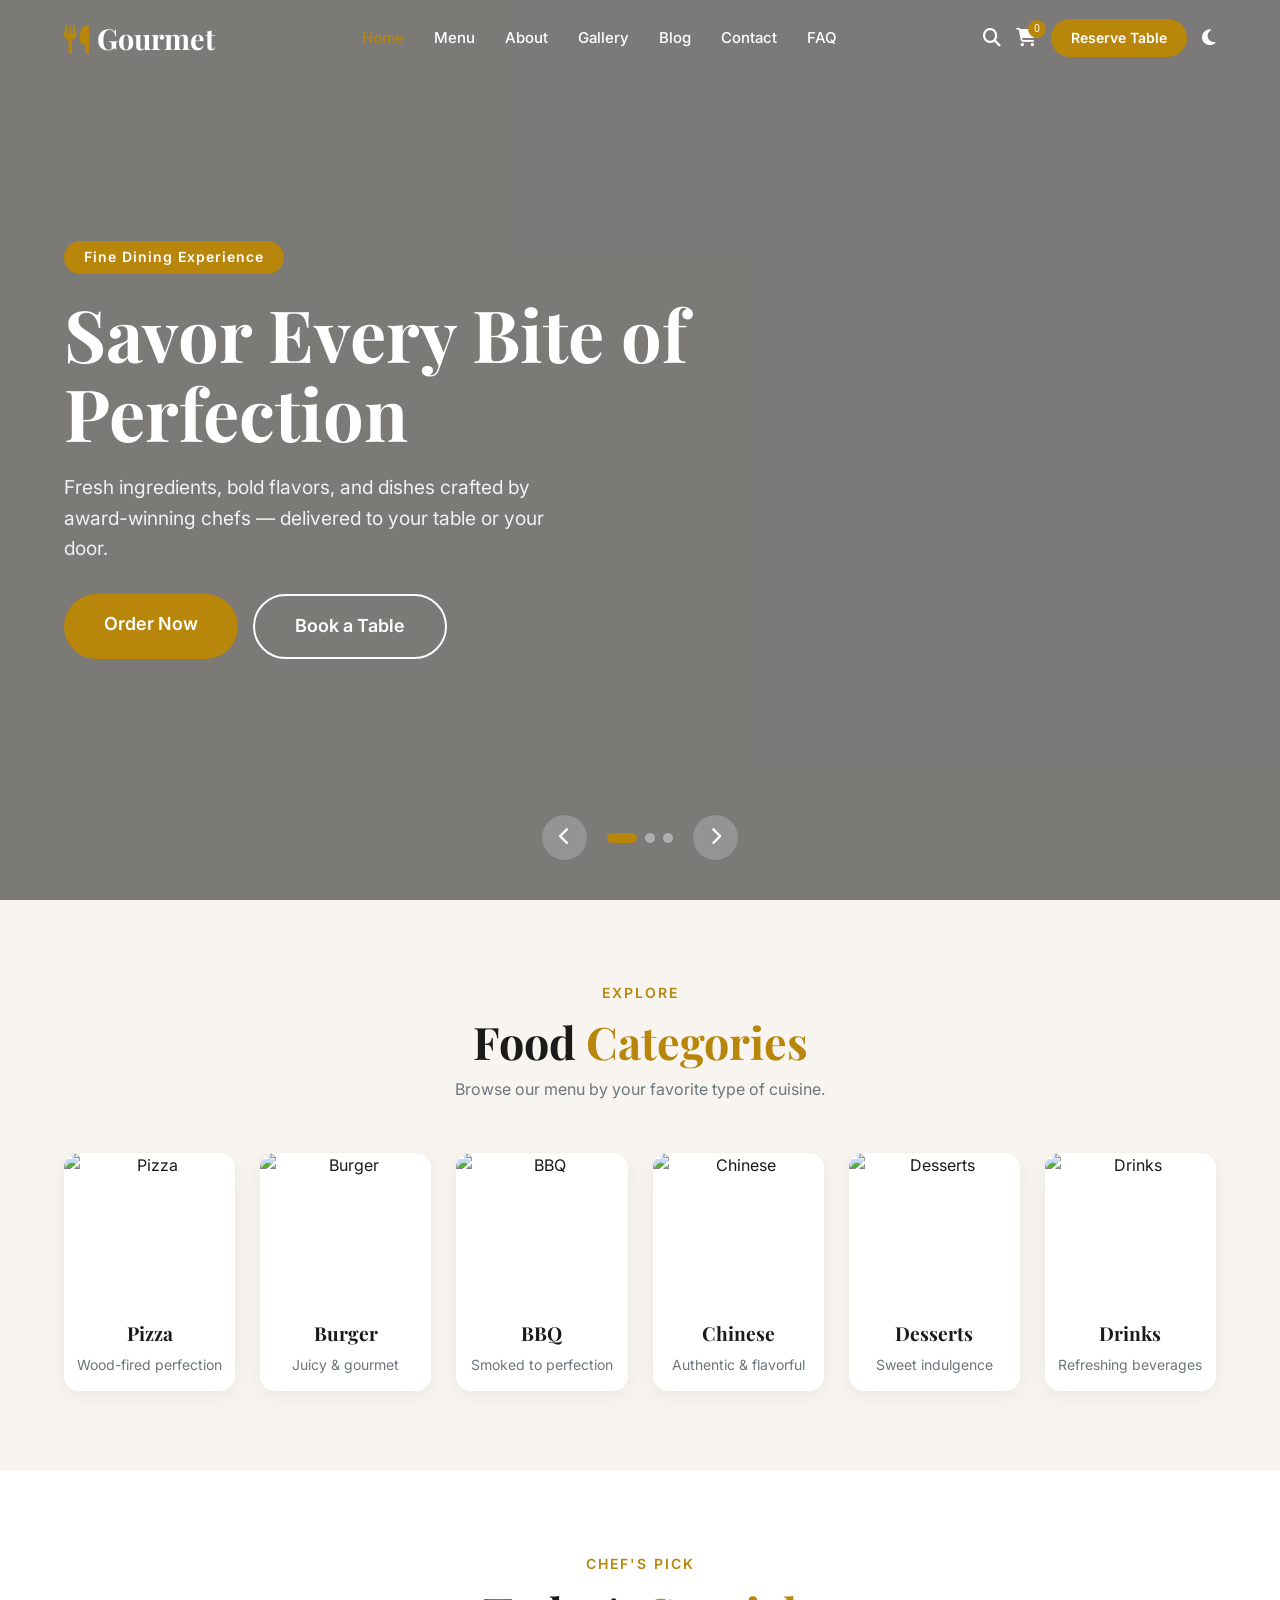
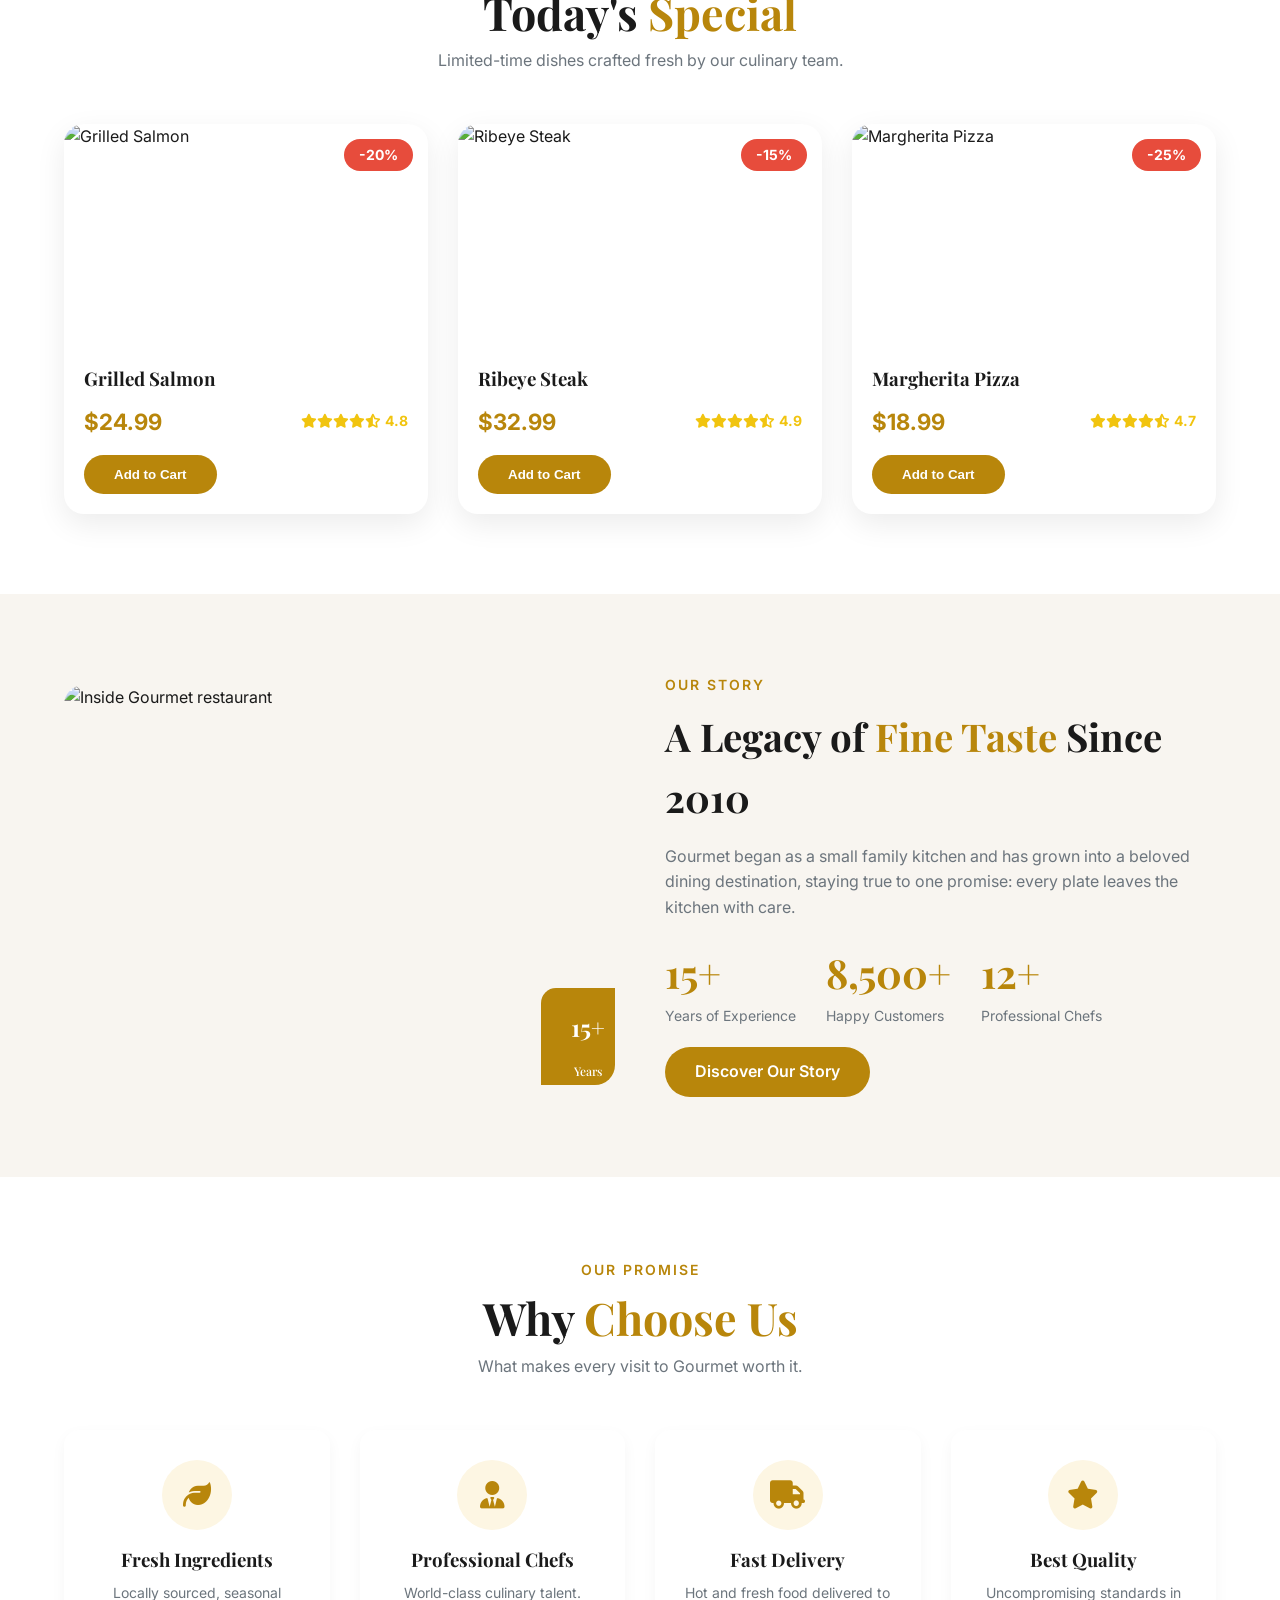
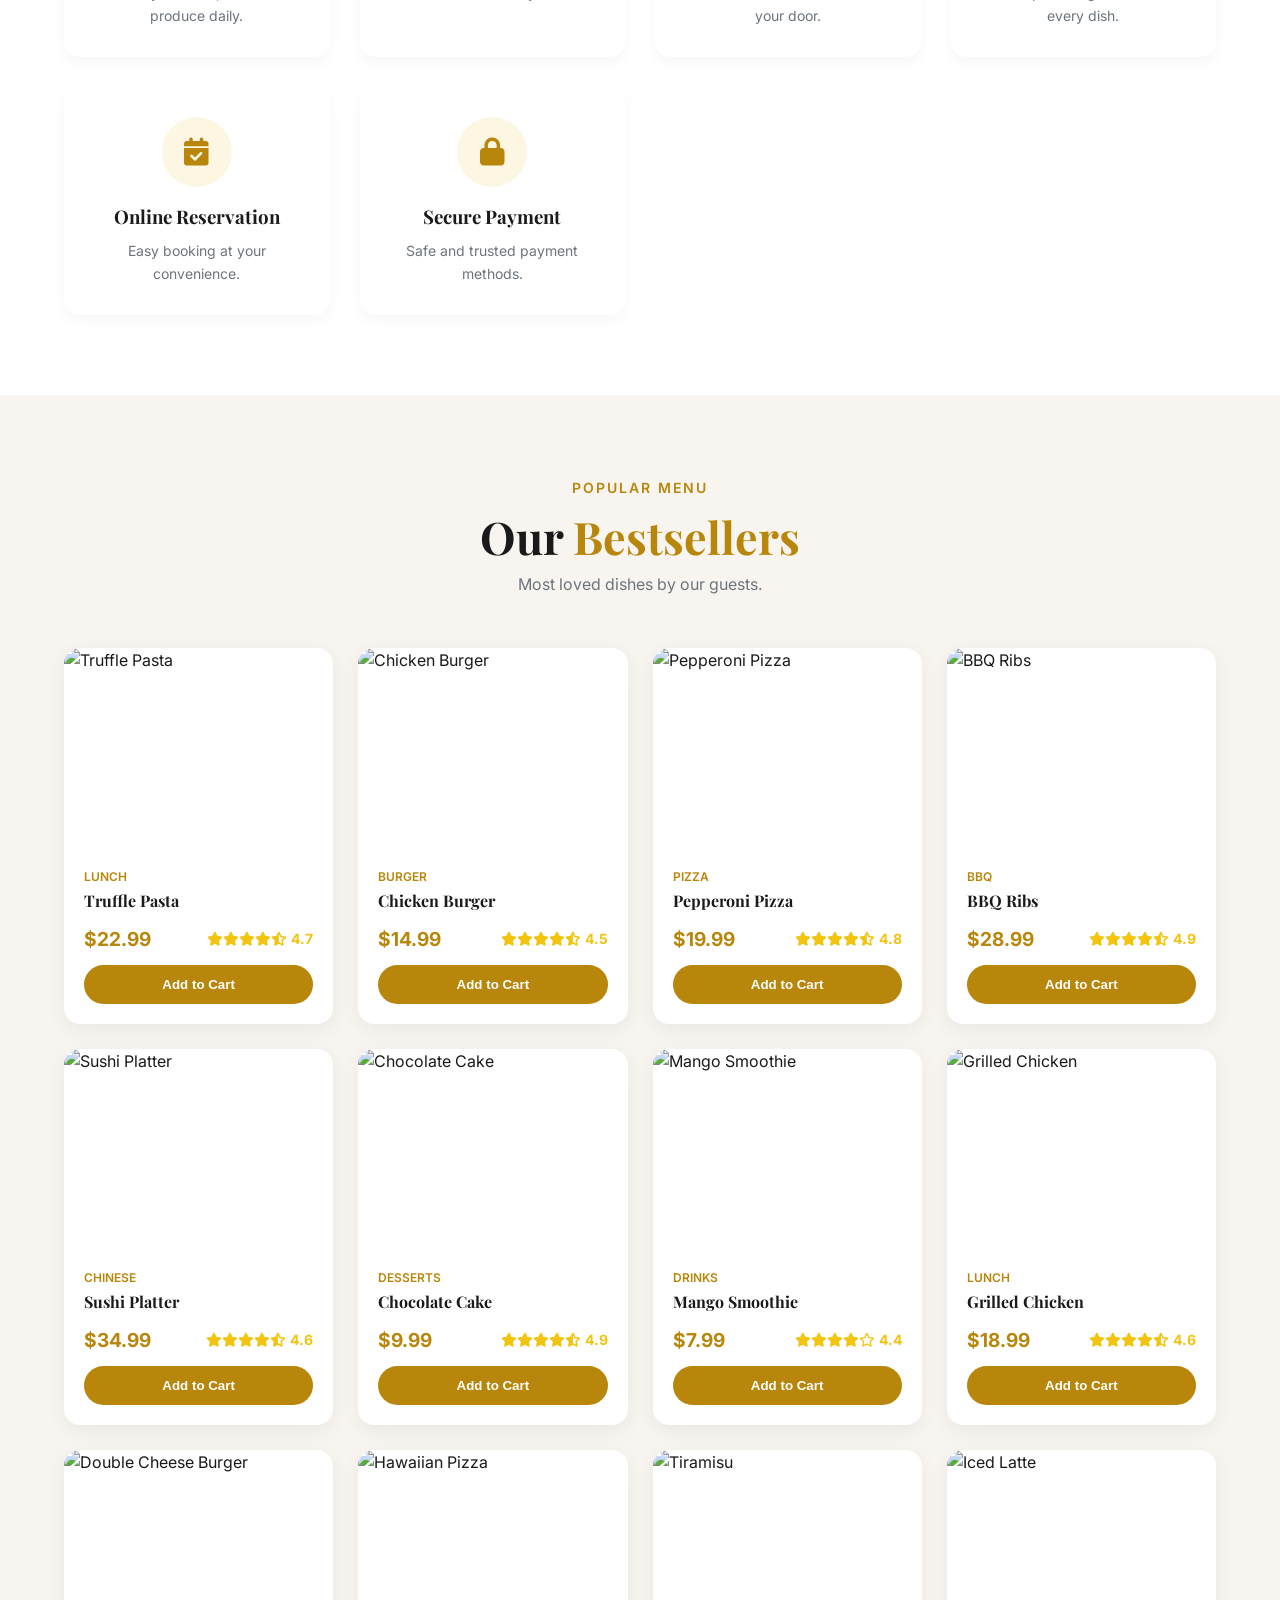
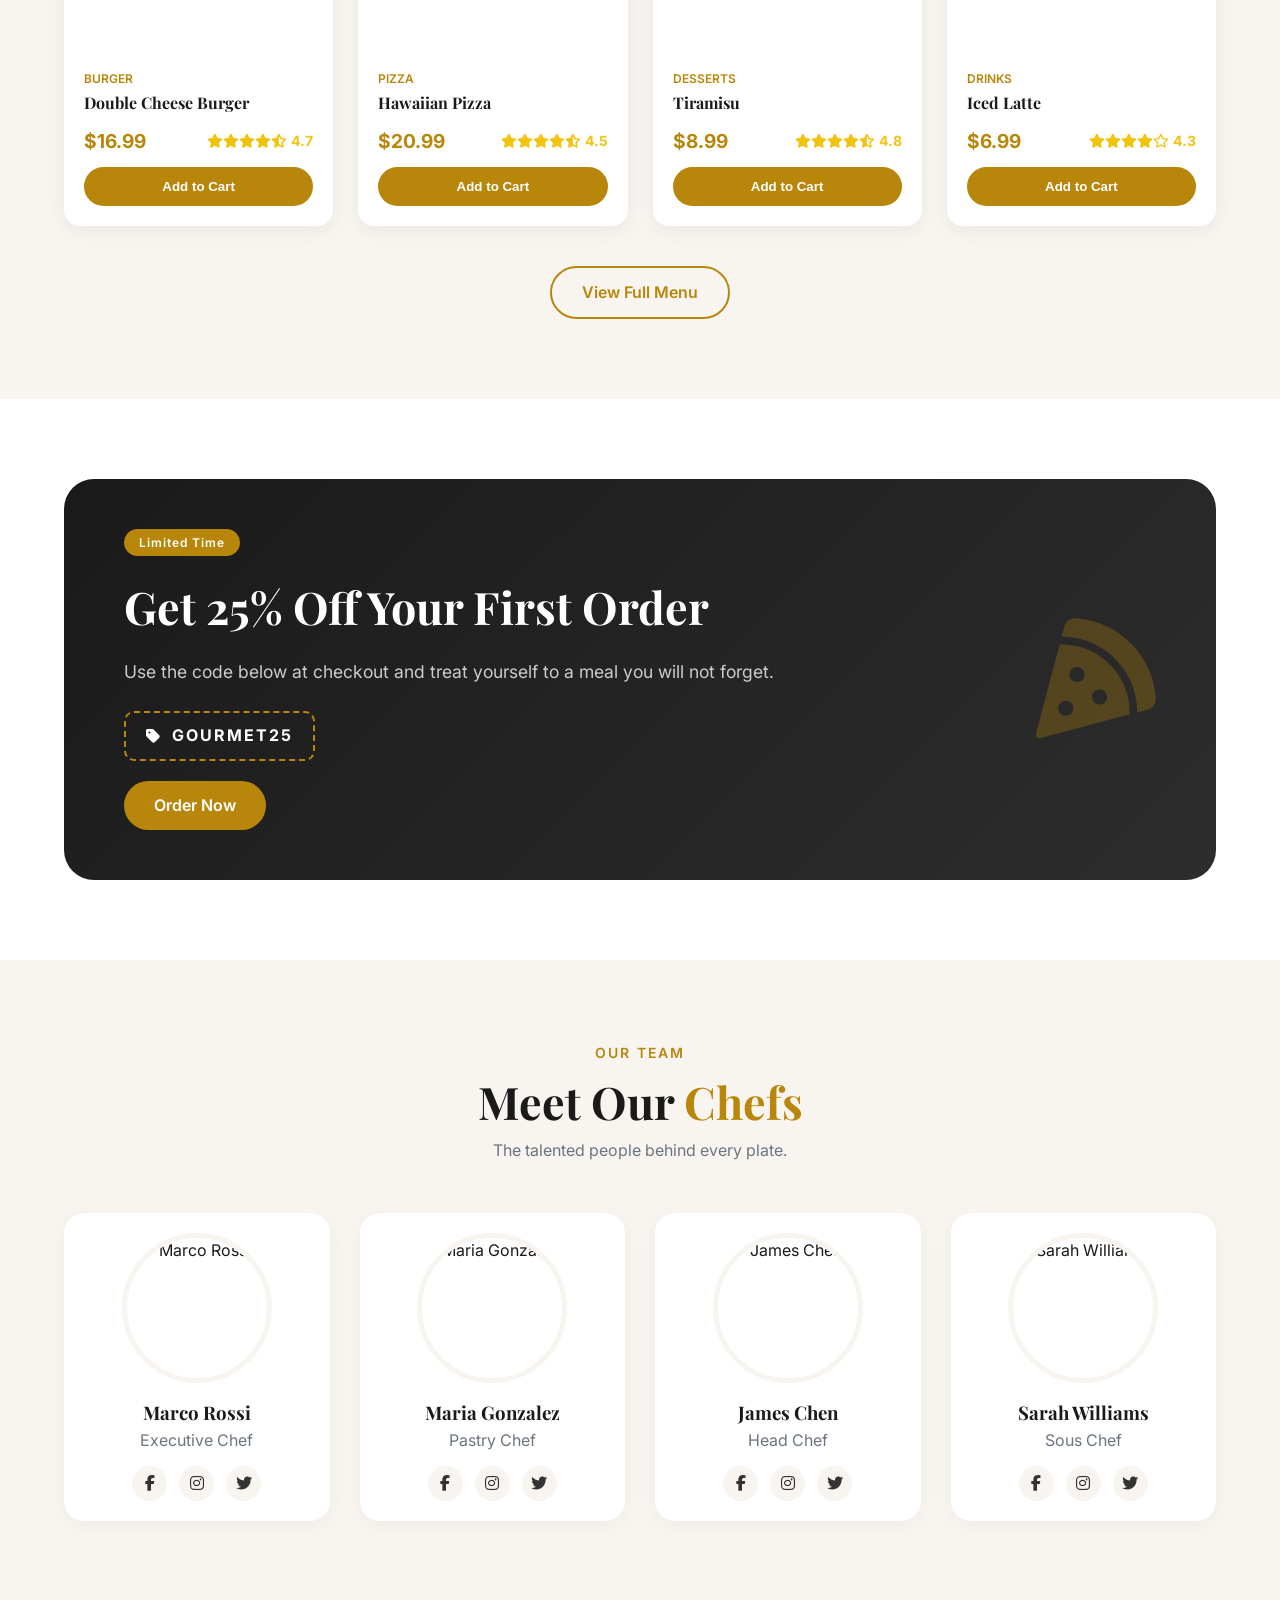
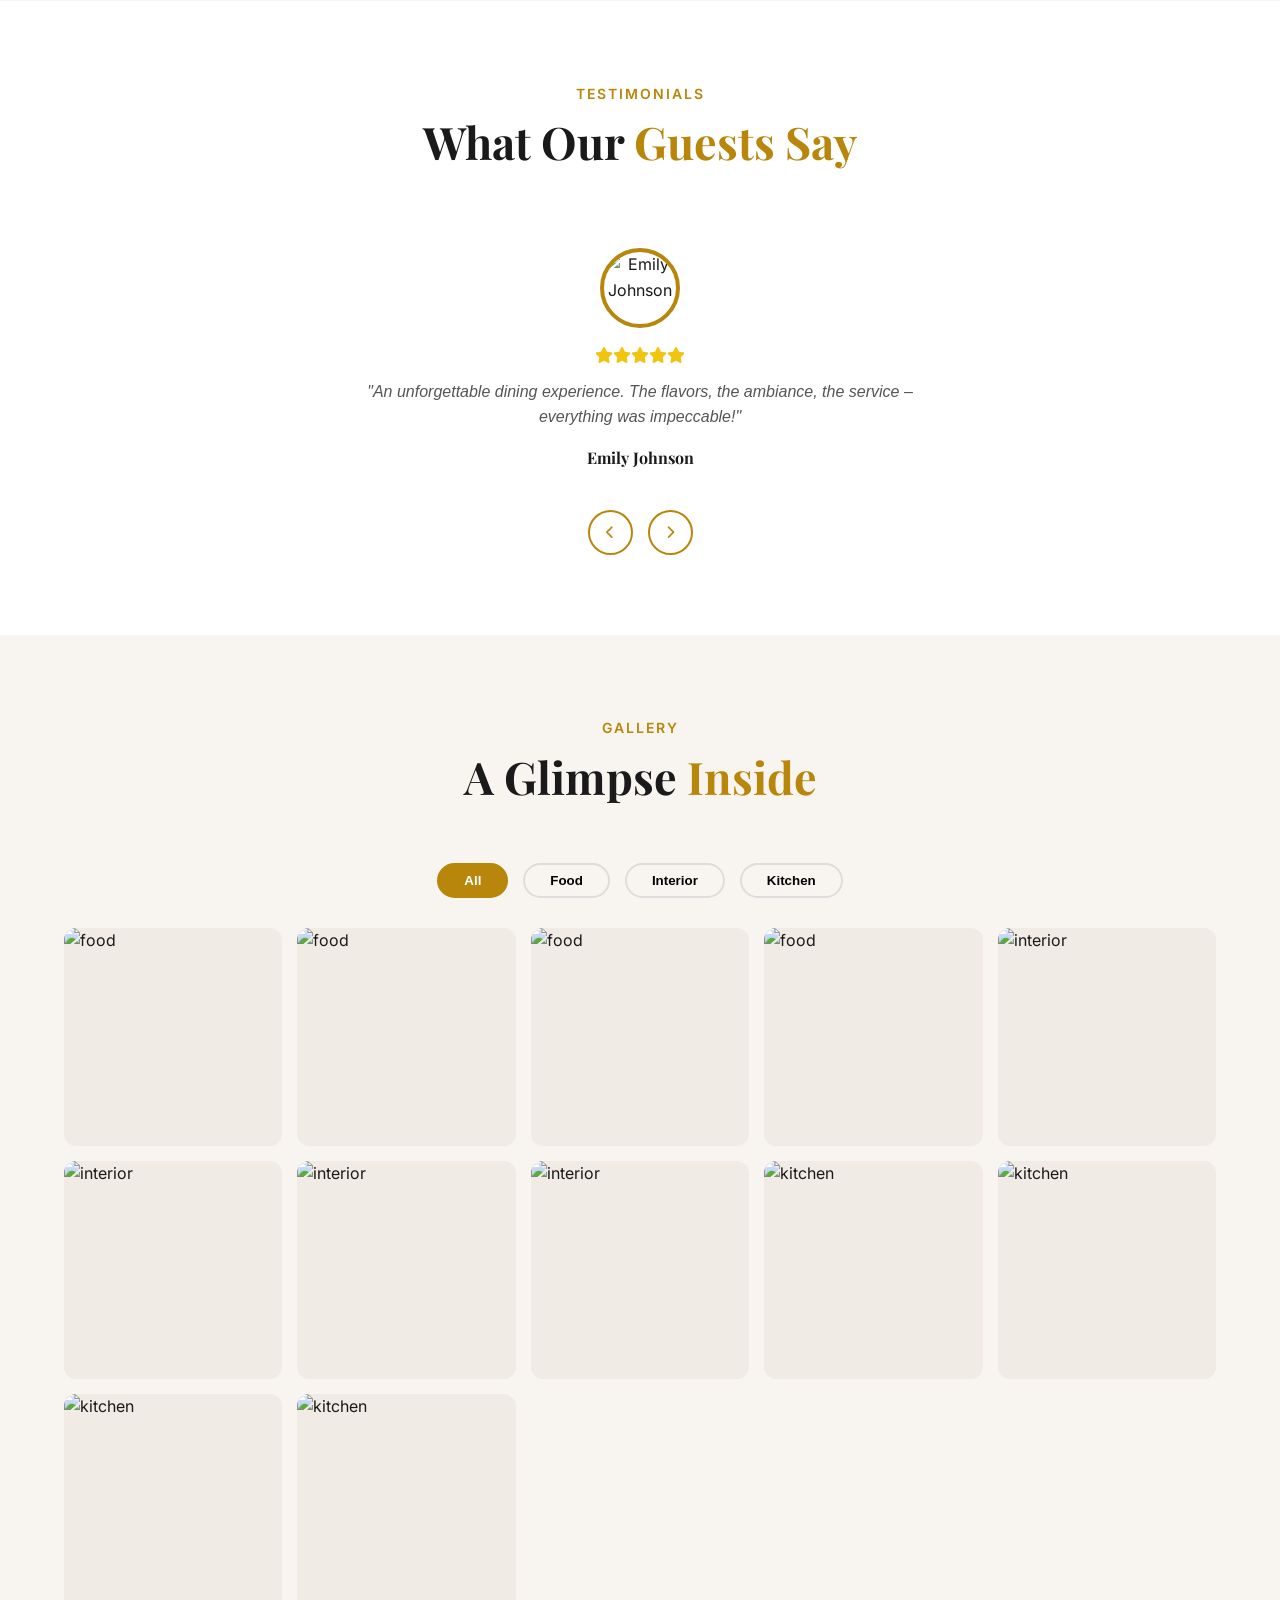
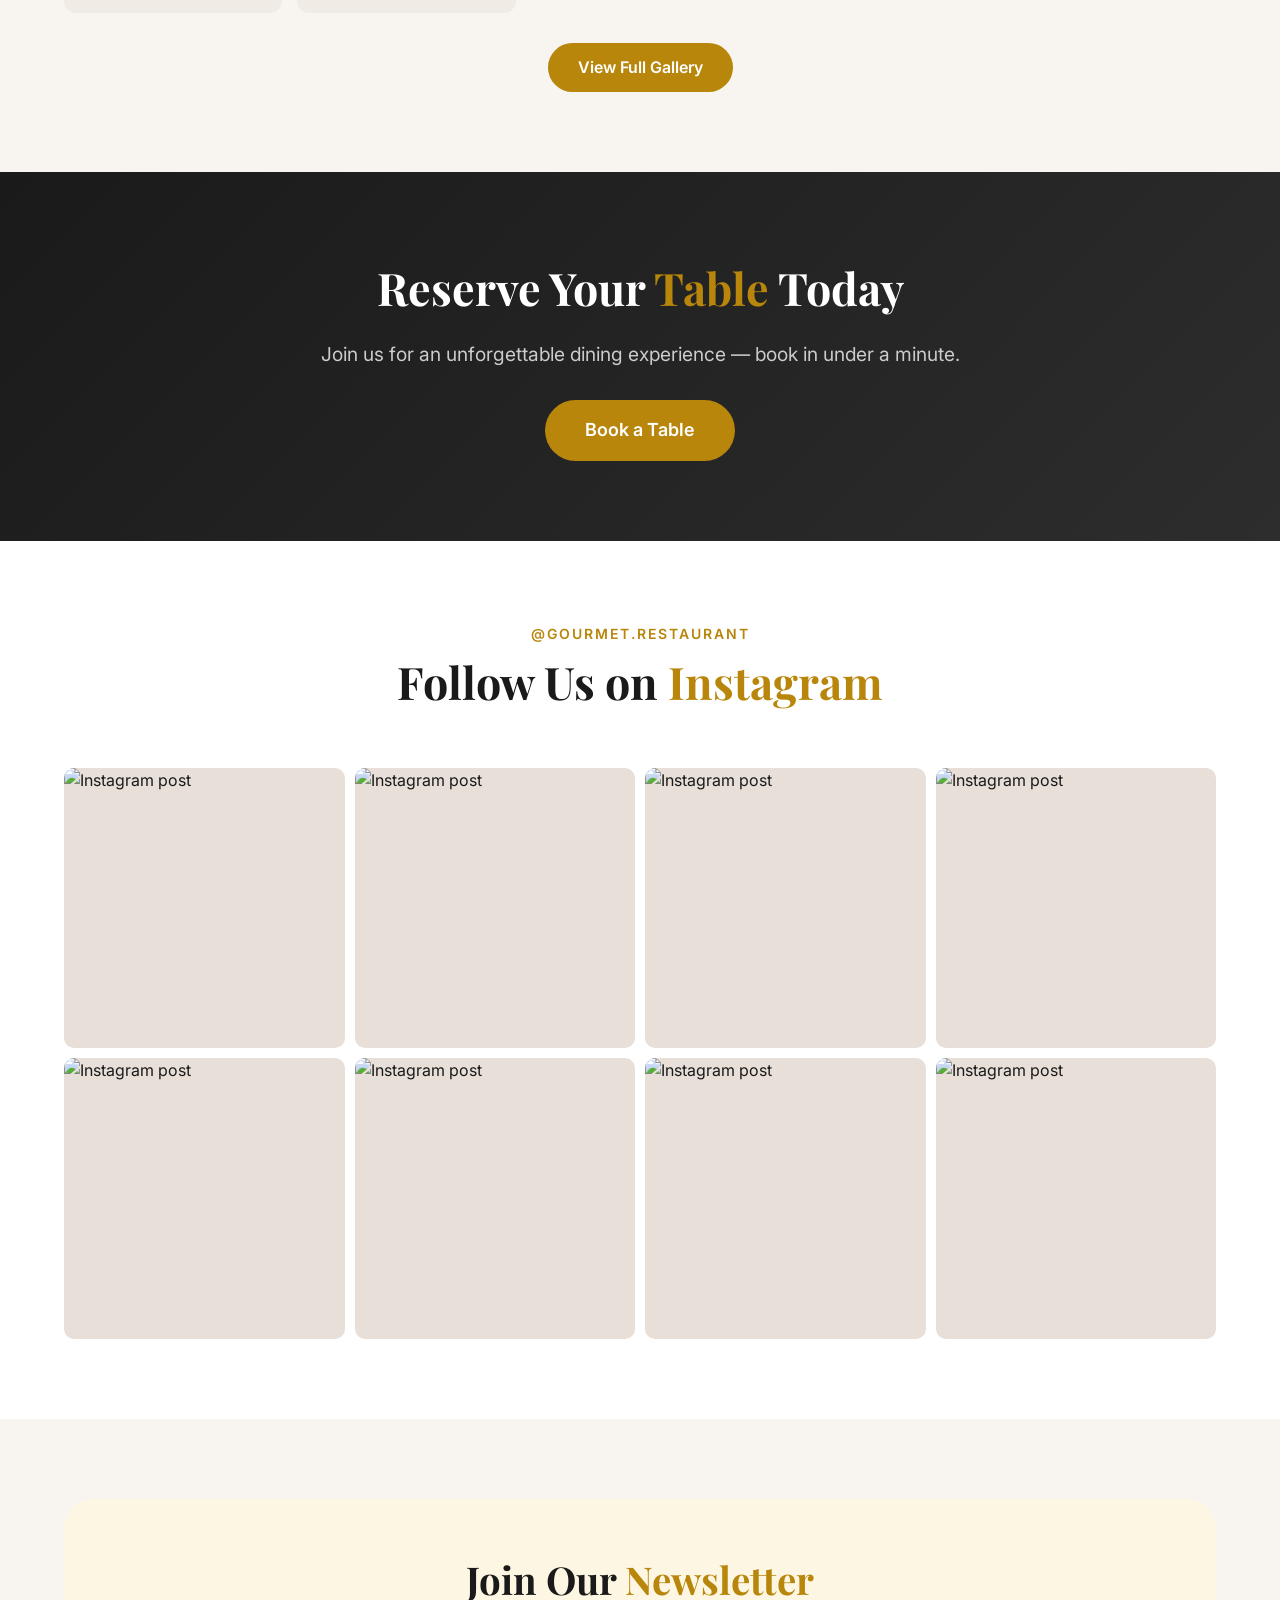
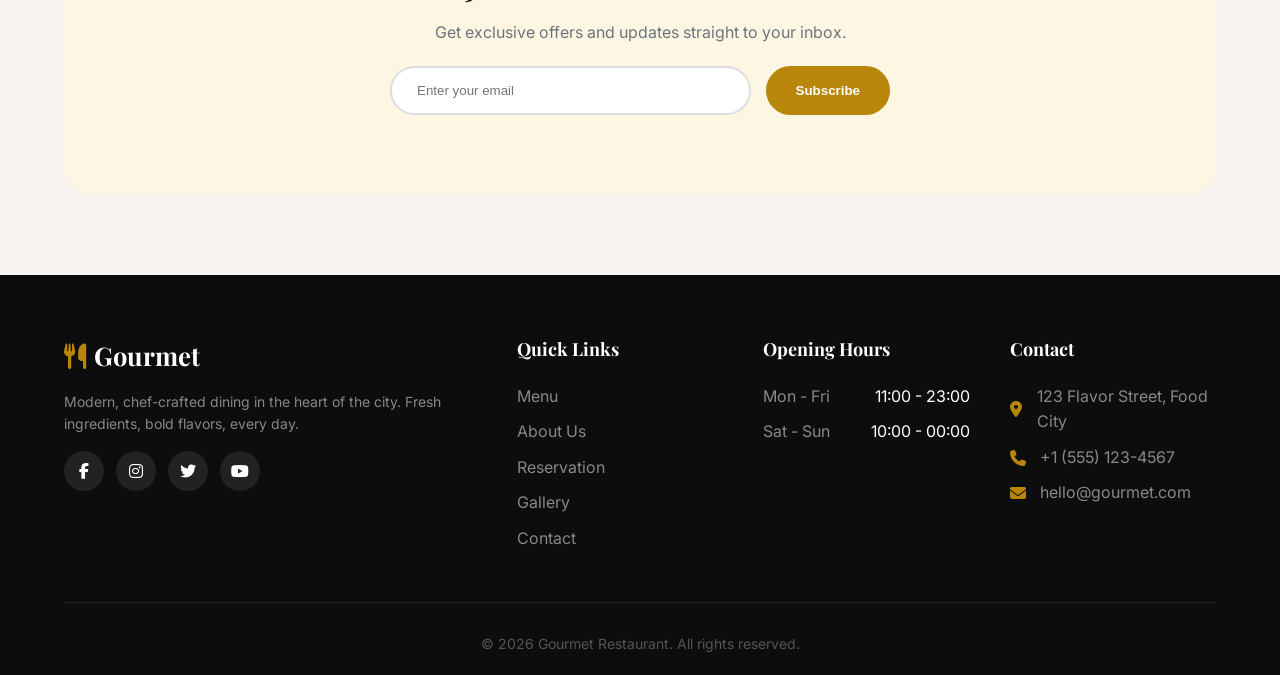
==== commit 80f104fd: "updated index, reservation, contact and about pages" ====
--- a/index.html
+++ b/index.html
@@ -3,329 +3,1276 @@
 <head>
     <meta charset="UTF-8" />
     <meta name="viewport" content="width=device-width, initial-scale=1.0" />
-    <title>Gourmet Restaurant – Home</title>
+    <title>Gourmet – Fine Dining Restaurant</title>
+    <meta name="description" content="Gourmet — a modern restaurant serving fresh, chef-crafted dishes. Order online or book a table." />
+
     <link rel="stylesheet" href="https://cdnjs.cloudflare.com/ajax/libs/font-awesome/6.5.0/css/all.min.css" />
     <link href="https://fonts.googleapis.com/css2?family=Playfair+Display:wght@400;600;700&family=Inter:wght@300;400;500;600;700&display=swap" rel="stylesheet" />
-    <link rel="stylesheet" href="css/variables.css" />
-    <link rel="stylesheet" href="css/base.css" />
-    <link rel="stylesheet" href="css/home.css" />
-    <script>
-    // Force hide loading screen after 1 second
-    window.addEventListener('load', function() {
-        setTimeout(function() {
-            const loader = document.getElementById('loading-screen');
-            if (loader) loader.classList.add('hidden');
-        }, 500);
-    });
-</script>
+
+    <style>
+:root {
+    --primary: #b8860b;
+    --primary-dark: #8b6508;
+    --bg-dark: #1a1a1a;
+    --bg-light: #f8f5f0;
+    --text-dark: #1a1a1a;
+    --text-light: #f8f5f0;
+    --shadow: 0 8px 30px rgba(0,0,0,0.12);
+    --radius: 12px;
+    --transition: 0.3s ease;
+}
+* { margin:0; padding:0; box-sizing:border-box; }
+html { scroll-behavior:smooth; }
+body {
+    font-family: 'Inter', sans-serif;
+    background: var(--bg-light);
+    color: var(--text-dark);
+    line-height:1.6;
+    transition: background 0.3s, color 0.3s;
+}
+.container { width:90%; max-width:1200px; margin:0 auto; }
+.section-padding { padding:80px 0; }
+.section-header { text-align:center; margin-bottom:50px; }
+.section-tag { color:var(--primary); font-weight:600; letter-spacing:2px; text-transform:uppercase; font-size:14px; }
+.section-header h2 { font-family:'Playfair Display',serif; font-size:2.8rem; }
+.section-header h2 span { color:var(--primary); }
+.section-header p { color:#6c757d; max-width:600px; margin:0 auto; }
+
+.btn {
+    display:inline-block; padding:12px 30px; border:none; border-radius:50px;
+    font-weight:600; cursor:pointer; transition:0.3s; text-decoration:none;
+}
+.btn-primary { background:var(--primary); color:#fff; }
+.btn-primary:hover { background:var(--primary-dark); transform:translateY(-3px); box-shadow:0 10px 20px rgba(184,134,11,0.3); }
+.btn-outline { background:transparent; border:2px solid #fff; color:#fff; }
+.btn-outline:hover { background:#fff; color:#1a1a1a; }
+.btn-sm { padding:8px 20px; font-size:14px; }
+.btn-lg { padding:16px 40px; font-size:18px; }
+
+#loading-screen {
+    position:fixed; inset:0; background:#1a1a1a; display:flex; flex-direction:column;
+    align-items:center; justify-content:center; z-index:9999; transition:opacity 0.5s;
+}
+#loading-screen.hidden { opacity:0; pointer-events:none; }
+.loader-spinner {
+    width:60px; height:60px; border:4px solid #333; border-top:4px solid var(--primary);
+    border-radius:50%; animation:spin 1s linear infinite;
+}
+@keyframes spin { to { transform:rotate(360deg); } }
+#loading-screen p { color:#fff; margin-top:20px; font-family:'Playfair Display',serif; letter-spacing:2px; }
+
+#back-to-top {
+    position:fixed; bottom:30px; right:30px; background:var(--primary); color:#fff;
+    border:none; width:50px; height:50px; border-radius:50%; font-size:20px;
+    cursor:pointer; opacity:0; visibility:hidden; transition:0.3s; z-index:999;
+    box-shadow:0 4px 15px rgba(0,0,0,0.2);
+}
+#back-to-top.visible { opacity:1; visibility:visible; }
+#back-to-top:hover { background:var(--primary-dark); transform:translateY(-5px); }
+
+#scroll-progress {
+    position:fixed; top:0; left:0; height:4px; background:var(--primary); width:0%; z-index:9999;
+    transition:width 0.1s;
+}
+
+.header {
+    position:fixed; top:0; left:0; width:100%; z-index:1000; transition:0.3s;
+    background:transparent;
+}
+.header.sticky { background:rgba(26,26,26,0.95); backdrop-filter:blur(10px); box-shadow:0 4px 20px rgba(0,0,0,0.1); }
+.navbar { padding:15px 0; }
+.nav-container { display:flex; align-items:center; justify-content:space-between; }
+.logo { font-family:'Playfair Display',serif; font-size:1.8rem; font-weight:700; color:#fff; text-decoration:none; }
+.logo i { color:var(--primary); margin-right:8px; }
+.nav-menu { display:flex; gap:30px; list-style:none; }
+.nav-menu a { color:#fff; font-weight:500; transition:0.3s; font-size:15px; text-decoration:none; }
+.nav-menu a:hover, .nav-menu a.active { color:var(--primary); }
+.nav-actions { display:flex; align-items:center; gap:15px; }
+.nav-icon { background:none; border:none; color:#fff; font-size:18px; cursor:pointer; position:relative; transition:0.3s; }
+.nav-icon:hover { color:var(--primary); }
+.cart-count { position:absolute; top:-8px; right:-10px; background:var(--primary); color:#fff; font-size:10px; width:18px; height:18px; border-radius:50%; display:flex; align-items:center; justify-content:center; }
+.theme-toggle { background:none; border:none; color:#fff; font-size:18px; cursor:pointer; }
+.hamburger { display:none; flex-direction:column; gap:5px; background:none; border:none; cursor:pointer; }
+.hamburger span { display:block; width:25px; height:3px; background:#fff; border-radius:3px; transition:0.3s; }
+.hamburger.active span:nth-child(1) { transform:translateY(8px) rotate(45deg); }
+.hamburger.active span:nth-child(2) { opacity:0; }
+.hamburger.active span:nth-child(3) { transform:translateY(-8px) rotate(-45deg); }
+
+.search-popup {
+    position:fixed; inset:0; background:rgba(0,0,0,0.9); display:flex; align-items:center;
+    justify-content:center; opacity:0; visibility:hidden; transition:0.3s; z-index:9998;
+}
+.search-popup.active { opacity:1; visibility:visible; }
+.search-popup-inner { background:#fff; padding:40px; border-radius:20px; max-width:500px; width:90%; position:relative; }
+.search-close { position:absolute; top:15px; right:20px; background:none; border:none; font-size:24px; cursor:pointer; }
+.search-popup-inner h3 { font-family:'Playfair Display',serif; margin-bottom:20px; }
+.search-popup-inner form { display:flex; gap:10px; }
+.search-popup-inner input { flex:1; padding:12px 20px; border:2px solid #ddd; border-radius:50px; outline:none; }
+.search-popup-inner button { background:var(--primary); color:#fff; border:none; padding:0 20px; border-radius:50px; cursor:pointer; }
+
+.footer { background:#0d0d0d; color:#ccc; padding:60px 0 20px; }
+.footer-grid { display:grid; grid-template-columns:2fr 1fr 1fr 1fr; gap:40px; margin-bottom:40px; }
+.footer-col .logo { color:#fff; font-size:1.6rem; }
+.footer-col p { margin:15px 0; font-size:14px; color:#888; }
+.footer-social { display:flex; gap:12px; }
+.footer-social a { width:40px; height:40px; background:#222; border-radius:50%; display:flex; align-items:center; justify-content:center; color:#fff; transition:0.3s; text-decoration:none; }
+.footer-social a:hover { background:var(--primary); }
+.footer-col h4 { color:#fff; font-size:18px; margin-bottom:20px; font-family:'Playfair Display',serif; }
+.footer-col ul li { margin-bottom:10px; list-style:none; }
+.footer-col ul li a { color:#888; transition:0.3s; text-decoration:none; }
+.footer-col ul li a:hover { color:var(--primary); }
+.footer-hours li { display:flex; justify-content:space-between; color:#888; list-style:none; }
+.footer-hours li span { color:#fff; }
+.footer-contact li { display:flex; align-items:center; gap:10px; color:#888; list-style:none; }
+.footer-contact li i { color:var(--primary); width:20px; }
+.footer-bottom { text-align:center; padding-top:30px; border-top:1px solid #222; font-size:14px; color:#555; }
+
+body.dark-mode { background:#1a1a1a; color:#f8f5f0; }
+body.dark-mode .header.sticky { background:rgba(10,10,10,0.98); }
+body.dark-mode .section-header p { color:#aaa; }
+body.dark-mode .search-popup-inner { background:#2a2a2a; color:#fff; }
+body.dark-mode .search-popup-inner input { background:#333; color:#fff; border-color:#555; }
+
+@media (max-width:992px) { .footer-grid { grid-template-columns:1fr 1fr; } }
+@media (max-width:768px) {
+    .hamburger { display:flex; }
+    .nav-menu {
+        position:absolute; top:70px; left:0; width:100%; background:rgba(0,0,0,0.95);
+        flex-direction:column; padding:30px; gap:20px; text-align:center;
+        transform:scaleY(0); transform-origin:top; transition:0.3s; border-radius:0 0 20px 20px;
+        max-height:0; overflow:hidden;
+    }
+    .nav-menu.active { transform:scaleY(1); max-height:500px; }
+    .nav-actions { gap:10px; }
+    .footer-grid { grid-template-columns:1fr; }
+}
+/* ===== HERO ===== */
+.hero { position:relative; height:100vh; min-height:600px; overflow:hidden; }
+.hero-slider { width:100%; height:100%; position:relative; }
+.hero-slide {
+    position:absolute; inset:0; background-size:cover; background-position:center;
+    opacity:0; transition:opacity 1s ease; display:flex; align-items:center;
+}
+.hero-slide.active { opacity:1; }
+.hero-slide::after { content:''; position:absolute; inset:0; background:rgba(0,0,0,0.5); }
+.hero-content { position:relative; z-index:2; color:#fff; max-width:700px; }
+.hero-tag { display:inline-block; background:var(--primary); padding:5px 20px; border-radius:50px; font-size:14px; font-weight:600; letter-spacing:1px; margin-bottom:20px; }
+.hero-content h1 { font-family:'Playfair Display',serif; font-size:4.5rem; line-height:1.1; margin-bottom:20px; }
+.hero-content p { font-size:1.2rem; margin-bottom:30px; opacity:0.9; max-width:500px; }
+.hero-buttons { display:flex; gap:15px; flex-wrap:wrap; }
+.hero-controls {
+    position:absolute; bottom:40px; left:50%; transform:translateX(-50%);
+    display:flex; align-items:center; gap:20px; z-index:10;
+}
+.hero-controls button {
+    background:rgba(255,255,255,0.2); border:none; color:#fff; width:45px; height:45px;
+    border-radius:50%; font-size:18px; cursor:pointer; transition:0.3s; backdrop-filter:blur(5px);
+}
+.hero-controls button:hover { background:var(--primary); }
+.hero-dots { display:flex; gap:8px; }
+.hero-dots span {
+    width:10px; height:10px; border-radius:50%; background:rgba(255,255,255,0.4);
+    cursor:pointer; transition:0.3s;
+}
+.hero-dots span.active { background:var(--primary); width:30px; border-radius:10px; }
+
+/* ===== CATEGORIES ===== */
+.categories-grid { display:grid; grid-template-columns:repeat(auto-fit, minmax(170px,1fr)); gap:25px; }
+.category-card { background:#fff; border-radius:15px; overflow:hidden; text-align:center; box-shadow:0 5px 20px rgba(0,0,0,0.06); transition:0.3s; cursor:pointer; }
+.category-card:hover { transform:translateY(-10px); box-shadow:0 15px 40px rgba(184,134,11,0.15); }
+.category-card img { width:100%; height:150px; object-fit:cover; display:block; }
+.category-card h3 { font-family:'Playfair Display',serif; margin:15px 0 5px; font-size:1.2rem; }
+.category-card p { color:#6c757d; font-size:14px; padding-bottom:15px; }
+
+/* ===== TODAY'S SPECIAL ===== */
+.specials-grid { display:grid; grid-template-columns:repeat(auto-fit, minmax(280px,1fr)); gap:30px; }
+.special-card { background:#fff; border-radius:20px; overflow:hidden; box-shadow:0 10px 30px rgba(0,0,0,0.08); transition:0.3s; }
+.special-card:hover { transform:scale(1.03); box-shadow:0 20px 50px rgba(0,0,0,0.15); }
+.special-image { position:relative; height:220px; overflow:hidden; }
+.special-image img { width:100%; height:100%; object-fit:cover; display:block; }
+.discount-badge { position:absolute; top:15px; right:15px; background:#e74c3c; color:#fff; padding:5px 15px; border-radius:50px; font-weight:700; font-size:14px; }
+.special-info { padding:20px; }
+.special-info h3 { font-family:'Playfair Display',serif; }
+.special-meta { display:flex; justify-content:space-between; align-items:center; margin:10px 0 15px; }
+.special-meta .price { font-size:1.4rem; font-weight:700; color:var(--primary); }
+.rating { color:#f1c40f; font-size:14px; }
+
+/* ===== ABOUT HOME ===== */
+.about-home-grid { display:grid; grid-template-columns:1fr 1fr; gap:50px; align-items:center; }
+.about-home-image { position:relative; border-radius:20px; overflow:hidden; }
+.about-home-image img { width:100%; height:400px; object-fit:cover; display:block; }
+.about-experience-badge { position:absolute; bottom:-20px; right:-20px; background:var(--primary); color:#fff; padding:20px 30px; border-radius:15px; font-family:'Playfair Display',serif; font-size:1.5rem; font-weight:700; text-align:center; }
+.about-home-text .section-tag { display:block; margin-bottom:10px; }
+.about-home-text h2 { font-family:'Playfair Display',serif; font-size:2.4rem; margin-bottom:15px; }
+.about-home-text h2 span { color:var(--primary); }
+.about-home-text p { color:#6c757d; margin-bottom:20px; }
+.about-stats { display:flex; gap:30px; margin:20px 0; }
+.stat-number { font-size:2.5rem; font-weight:700; color:var(--primary); font-family:'Playfair Display',serif; }
+.stat-number span { display:inline; }
+.stat-label { font-size:14px; color:#6c757d; }
+
+/* ===== WHY CHOOSE US ===== */
+.why-grid { display:grid; grid-template-columns:repeat(auto-fit, minmax(250px,1fr)); gap:30px; }
+.why-card { text-align:center; padding:30px 20px; background:#fff; border-radius:15px; transition:0.3s; box-shadow:0 5px 15px rgba(0,0,0,0.04); }
+.why-card:hover { transform:translateY(-10px); box-shadow:0 15px 40px rgba(184,134,11,0.1); }
+.why-icon { width:70px; height:70px; background:#fdf6e3; border-radius:50%; display:flex; align-items:center; justify-content:center; margin:0 auto 15px; font-size:28px; color:var(--primary); }
+.why-card h3 { font-family:'Playfair Display',serif; margin-bottom:8px; }
+.why-card p { color:#6c757d; font-size:14px; }
+
+/* ===== POPULAR MENU ===== */
+.menu-grid { display:grid; grid-template-columns:repeat(auto-fill, minmax(260px,1fr)); gap:25px; }
+.menu-item-card { background:#fff; border-radius:16px; overflow:hidden; box-shadow:0 5px 20px rgba(0,0,0,0.06); transition:0.3s; }
+.menu-item-card:hover { transform:translateY(-5px); box-shadow:0 15px 40px rgba(0,0,0,0.1); }
+.menu-item-card img { width:100%; height:200px; object-fit:cover; display:block; }
+.menu-item-info { padding:15px 20px 20px; }
+.menu-item-info h4 { font-family:'Playfair Display',serif; }
+.menu-item-info .category-tag { font-size:12px; color:var(--primary); font-weight:600; text-transform:uppercase; }
+.menu-item-meta { display:flex; justify-content:space-between; align-items:center; margin:10px 0; }
+.menu-item-meta .price { font-weight:700; font-size:1.2rem; color:var(--primary); }
+.menu-item-meta .rating { color:#f1c40f; }
+.menu-more { text-align:center; margin-top:40px; }
+
+/* ===== OFFERS BANNER ===== */
+.offers-banner { background:linear-gradient(135deg, #1a1a1a, #2d2d2d); border-radius:30px; padding:50px 60px; display:flex; align-items:center; justify-content:space-between; color:#fff; overflow:hidden; flex-wrap:wrap; gap:30px; }
+.offers-content h2 { font-family:'Playfair Display',serif; font-size:2.8rem; }
+.offers-content h2 span { color:var(--primary); }
+.offers-content p { margin:15px 0 25px; font-size:1.1rem; color:#ccc; }
+.offers-tag { display:inline-block; background:var(--primary); padding:4px 15px; border-radius:50px; font-size:12px; font-weight:600; letter-spacing:1px; }
+.offers-coupon { display:inline-flex; align-items:center; gap:10px; border:2px dashed var(--primary); padding:10px 20px; border-radius:10px; margin-bottom:20px; font-weight:700; letter-spacing:2px; }
+.offers-image { font-size:120px; color:var(--primary); opacity:0.3; }
+
+/* ===== CHEFS ===== */
+.chefs-grid { display:grid; grid-template-columns:repeat(auto-fit, minmax(220px,1fr)); gap:30px; }
+.chef-card { background:#fff; border-radius:20px; overflow:hidden; text-align:center; padding:20px; box-shadow:0 5px 20px rgba(0,0,0,0.04); transition:0.3s; }
+.chef-card:hover { transform:translateY(-10px); box-shadow:0 15px 40px rgba(0,0,0,0.08); }
+.chef-card img { width:150px; height:150px; border-radius:50%; object-fit:cover; margin:0 auto 15px; border:5px solid var(--bg-light); display:block; }
+.chef-card h3 { font-family:'Playfair Display',serif; }
+.chef-card p { color:#6c757d; }
+.chef-social { display:flex; justify-content:center; gap:12px; margin-top:12px; }
+.chef-social a { width:35px; height:35px; background:var(--bg-light); border-radius:50%; display:flex; align-items:center; justify-content:center; color:#333; transition:0.3s; text-decoration:none; }
+.chef-social a:hover { background:var(--primary); color:#fff; }
+
+/* ===== TESTIMONIALS ===== */
+.testimonial-slider { position:relative; overflow:hidden; padding:20px 0; max-width:700px; margin:0 auto; }
+.testimonial-track { display:flex; transition:transform 0.5s ease; }
+.testimonial-card { min-width:100%; padding:0 20px; text-align:center; }
+.testimonial-image img { width:80px; height:80px; border-radius:50%; object-fit:cover; margin:0 auto 15px; border:4px solid var(--primary); display:block; }
+.testimonial-rating { color:#f1c40f; margin-bottom:10px; }
+.testimonial-card p { max-width:600px; margin:0 auto 15px; font-style:italic; color:#555; }
+.testimonial-card h4 { font-family:'Playfair Display',serif; }
+.testimonial-controls { display:flex; justify-content:center; gap:15px; margin-top:20px; }
+.testimonial-controls button { background:none; border:2px solid var(--primary); color:var(--primary); width:45px; height:45px; border-radius:50%; cursor:pointer; transition:0.3s; }
+.testimonial-controls button:hover { background:var(--primary); color:#fff; }
+
+/* ===== GALLERY PREVIEW ===== */
+.gallery-filter { display:flex; justify-content:center; gap:15px; flex-wrap:wrap; margin-bottom:30px; }
+.filter-btn { background:none; border:2px solid #ddd; padding:8px 25px; border-radius:50px; cursor:pointer; font-weight:600; transition:0.3s; }
+.filter-btn.active, .filter-btn:hover { background:var(--primary); color:#fff; border-color:var(--primary); }
+.gallery-grid { display:grid; grid-template-columns:repeat(auto-fill, minmax(200px,1fr)); gap:15px; }
+.gallery-item { position:relative; overflow:hidden; border-radius:12px; aspect-ratio:1; cursor:pointer; background:#f0ebe4; }
+.gallery-item img { width:100%; height:100%; object-fit:cover; transition:transform 0.5s; display:block; }
+.gallery-item:hover img { transform:scale(1.1); }
+.gallery-cta { text-align:center; margin-top:30px; }
+
+/* ===== RESERVATION CTA ===== */
+.reservation-cta { background:linear-gradient(135deg, #1a1a1a, #2d2d2d); text-align:center; color:#fff; }
+.reservation-cta h2 { font-family:'Playfair Display',serif; font-size:2.8rem; }
+.reservation-cta h2 span { color:var(--primary); }
+.reservation-cta p { margin:15px 0 30px; font-size:1.2rem; color:#ccc; }
+
+/* ===== INSTAGRAM ===== */
+.instagram-grid { display:grid; grid-template-columns:repeat(4,1fr); gap:10px; }
+.insta-item { aspect-ratio:1; overflow:hidden; border-radius:10px; background:#e8e0d8; position:relative; }
+.insta-item img { width:100%; height:100%; object-fit:cover; transition:0.3s; display:block; }
+.insta-item:hover img { transform:scale(1.05); }
+
+/* ===== NEWSLETTER ===== */
+.newsletter-wrapper { background:#fdf6e3; padding:50px; border-radius:30px; text-align:center; }
+.newsletter-wrapper h2 { font-family:'Playfair Display',serif; font-size:2.4rem; }
+.newsletter-wrapper h2 span { color:var(--primary); }
+.newsletter-wrapper p { color:#6c757d; margin-top:10px; }
+.newsletter-form { display:flex; gap:15px; max-width:500px; margin:20px auto 0; }
+.newsletter-form input { flex:1; padding:15px 25px; border:2px solid #ddd; border-radius:50px; outline:none; }
+.newsletter-form input:focus { border-color:var(--primary); }
+.newsletter-form button { background:var(--primary); color:#fff; border:none; padding:0 30px; border-radius:50px; cursor:pointer; font-weight:600; transition:0.3s; }
+.newsletter-form button:hover { background:var(--primary-dark); }
+.newsletter-msg { margin-top:12px; font-size:14px; color:var(--primary); font-weight:600; min-height:20px; }
+
+/* ===== SCROLL REVEAL ===== */
+.reveal { opacity:0; transform:translateY(30px); transition:opacity 0.6s ease, transform 0.6s ease; }
+.reveal.visible { opacity:1; transform:translateY(0); }
+
+/* ===== DARK MODE (home sections) ===== */
+body.dark-mode .category-card { background:#2a2a2a; }
+body.dark-mode .category-card p { color:#aaa; }
+body.dark-mode .special-card { background:#2a2a2a; }
+body.dark-mode .special-card .price { color:#daa520; }
+body.dark-mode .about-home-text p { color:#aaa; }
+body.dark-mode .menu-item-card { background:#2a2a2a; }
+body.dark-mode .menu-item-card .price { color:#daa520; }
+body.dark-mode .why-card { background:#2a2a2a; }
+body.dark-mode .why-card p { color:#aaa; }
+body.dark-mode .chef-card { background:#2a2a2a; }
+body.dark-mode .chef-card img { border-color:#2a2a2a; }
+body.dark-mode .chef-social a { background:#1a1a1a; color:#ddd; }
+body.dark-mode .testimonial-card p { color:#ccc; }
+body.dark-mode .newsletter-wrapper { background:#2a2a2a; }
+body.dark-mode .newsletter-wrapper input { background:#333; color:#fff; border-color:#555; }
+body.dark-mode .filter-btn { border-color:#444; color:#f8f5f0; }
+
+/* ===== RESPONSIVE ===== */
+@media (max-width:992px) {
+    .about-home-grid { grid-template-columns:1fr; }
+    .hero-content h1 { font-size:3.2rem; }
+    .instagram-grid { grid-template-columns:repeat(4,1fr); }
+}
+@media (max-width:768px) {
+    .hero-content h1 { font-size:2.4rem; }
+    .offers-banner { flex-direction:column; text-align:center; padding:40px 30px; }
+    .about-stats { flex-wrap:wrap; gap:20px; }
+    .instagram-grid { grid-template-columns:repeat(3,1fr); }
+}
+@media (max-width:480px) {
+    .newsletter-form { flex-direction:column; }
+    .instagram-grid { grid-template-columns:repeat(2,1fr); }
+}
+
+    </style>
 </head>
 <body>
-    <!-- Loading Screen -->
-    <div id="loading-screen"><div class="loader-spinner"></div><p>Loading...</p></div>
-
-    <!-- Back to Top -->
-    <button id="back-to-top" aria-label="Back to top"><i class="fas fa-chevron-up"></i></button>
-
-    <!-- Scroll Progress Bar -->
+
+    <!-- ===== LOADING SCREEN ===== -->
+    <div id="loading-screen">
+        <div class="loader-spinner"></div>
+        <p>GOURMET</p>
+    </div>
+
+    <!-- ===== SCROLL PROGRESS BAR ===== -->
     <div id="scroll-progress"></div>
 
-    <!-- Search Popup -->
-    <div id="search-popup" class="search-popup">
-        <div class="search-popup-inner">
-            <button class="search-close" id="search-close"><i class="fas fa-times"></i></button>
-            <h3>Search Our Menu</h3>
-            <form id="search-form"><input type="text" placeholder="Search for dishes..." /><button type="submit"><i class="fas fa-search"></i></button></form>
-        </div>
-    </div>
-
-    <!-- Header / Navbar -->
-    <header class="header" id="header">
+    <!-- ===== HEADER / NAVBAR ===== -->
+    <header class="header">
         <nav class="navbar">
             <div class="container nav-container">
-                <a href="index.html" class="logo"><i class="fas fa-utensils"></i> Gourmet</a>
+                <a href="index.html" class="logo"><i class="fa-solid fa-utensils"></i>Gourmet</a>
+
                 <ul class="nav-menu" id="nav-menu">
                     <li><a href="index.html" class="active">Home</a></li>
                     <li><a href="menu.html">Menu</a></li>
                     <li><a href="about.html">About</a></li>
-                    <li><a href="reservation.html">Reservation</a></li>
                     <li><a href="gallery.html">Gallery</a></li>
                     <li><a href="blog.html">Blog</a></li>
                     <li><a href="contact.html">Contact</a></li>
                     <li><a href="faq.html">FAQ</a></li>
                 </ul>
+
                 <div class="nav-actions">
-                    <button class="nav-icon" id="search-toggle"><i class="fas fa-search"></i></button>
-                    <button class="nav-icon"><i class="fas fa-shopping-cart"></i><span class="cart-count">0</span></button>
-                    <a href="reservation.html" class="btn btn-primary btn-sm">Reserve</a>
-                    <button class="theme-toggle" id="theme-toggle"><i class="fas fa-moon"></i></button>
-                    <button class="hamburger" id="hamburger"><span></span><span></span><span></span></button>
+                    <button class="nav-icon" id="search-icon" aria-label="Search"><i class="fa-solid fa-magnifying-glass"></i></button>
+                    <button class="nav-icon" aria-label="Cart">
+                        <i class="fa-solid fa-cart-shopping"></i>
+                        <span class="cart-count">0</span>
+                    </button>
+                    <a href="reservation.html" class="btn btn-primary btn-sm">Reserve Table</a>
+                    <button class="theme-toggle" id="theme-toggle" aria-label="Toggle dark mode"><i class="fa-solid fa-moon"></i></button>
+                    <button class="hamburger" id="hamburger" aria-label="Menu">
+                        <span></span><span></span><span></span>
+                    </button>
                 </div>
             </div>
         </nav>
     </header>
 
-    <main>
-        <!-- HERO SLIDER -->
-        <section class="hero" id="home">
-            <div class="hero-slider">
-                <div class="hero-slide active" style="background-image:url('https://images.unsplash.com/photo-1517248135467-4c7edcad34c4?w=1600');">
-                    <div class="container hero-content">
-                        <span class="hero-tag">Welcome to Gourmet</span>
-                        <h1>Exquisite Dining <br />Experience</h1>
-                        <p>Indulge in the finest culinary creations.</p>
-                        <div class="hero-buttons">
-                            <a href="menu.html" class="btn btn-primary">Order Now</a>
-                            <a href="reservation.html" class="btn btn-outline">Book a Table</a>
-                        </div>
+    <!-- ===== SEARCH POPUP ===== -->
+    <div class="search-popup" id="search-popup">
+        <div class="search-popup-inner">
+            <button class="search-close" id="search-close" aria-label="Close search">&times;</button>
+            <h3>Search Our Menu</h3>
+            <form onsubmit="return false;">
+                <input type="text" placeholder="Search for dishes..." />
+                <button type="submit"><i class="fa-solid fa-magnifying-glass"></i></button>
+            </form>
+        </div>
+    </div>
+
+    <!-- ===== HERO ===== -->
+    <section class="hero">
+        <div class="hero-slider" id="hero-slider"></div>
+        <div class="hero-controls">
+            <button id="hero-prev" aria-label="Previous slide"><i class="fa-solid fa-chevron-left"></i></button>
+            <div class="hero-dots" id="hero-dots"></div>
+            <button id="hero-next" aria-label="Next slide"><i class="fa-solid fa-chevron-right"></i></button>
+        </div>
+    </section>
+
+    <!-- ===== FOOD CATEGORIES ===== -->
+    <section class="section-padding">
+        <div class="container">
+            <div class="section-header reveal">
+                <span class="section-tag">Explore</span>
+                <h2>Food <span>Categories</span></h2>
+                <p>Browse our menu by your favorite type of cuisine.</p>
+            </div>
+            <div class="categories-grid" id="categories-grid"></div>
+        </div>
+    </section>
+
+    <!-- ===== TODAY'S SPECIAL ===== -->
+    <section class="section-padding" style="background:#fff;">
+        <div class="container">
+            <div class="section-header reveal">
+                <span class="section-tag">Chef's Pick</span>
+                <h2>Today's <span>Special</span></h2>
+                <p>Limited-time dishes crafted fresh by our culinary team.</p>
+            </div>
+            <div class="specials-grid" id="specials-grid"></div>
+        </div>
+    </section>
+
+    <!-- ===== ABOUT (HOME PREVIEW) ===== -->
+    <section class="section-padding">
+        <div class="container">
+            <div class="about-home-grid">
+                <div class="about-home-image reveal">
+                    <img id="about-home-img" src="" alt="Inside Gourmet restaurant" loading="lazy">
+                    <div class="about-experience-badge" id="about-experience-badge"></div>
+                </div>
+                <div class="about-home-text reveal">
+                    <span class="section-tag" id="about-home-tag"></span>
+                    <h2 id="about-home-title"></h2>
+                    <p id="about-home-text"></p>
+                    <div class="about-stats" id="about-stats"></div>
+                    <a href="about.html" class="btn btn-primary">Discover Our Story</a>
+                </div>
+            </div>
+        </div>
+    </section>
+
+    <!-- ===== WHY CHOOSE US ===== -->
+    <section class="section-padding" style="background:#fff;">
+        <div class="container">
+            <div class="section-header reveal">
+                <span class="section-tag">Our Promise</span>
+                <h2>Why <span>Choose Us</span></h2>
+                <p>What makes every visit to Gourmet worth it.</p>
+            </div>
+            <div class="why-grid" id="why-grid"></div>
+        </div>
+    </section>
+
+    <!-- ===== POPULAR MENU ===== -->
+    <section class="section-padding">
+        <div class="container">
+            <div class="section-header reveal">
+                <span class="section-tag">Popular Menu</span>
+                <h2>Our <span>Bestsellers</span></h2>
+                <p>Most loved dishes by our guests.</p>
+            </div>
+            <div class="menu-grid" id="menu-grid"></div>
+            <div class="menu-more reveal">
+                <a href="menu.html" class="btn btn-outline" style="border-color:var(--primary); color:var(--primary);">View Full Menu</a>
+            </div>
+        </div>
+    </section>
+
+    <!-- ===== SPECIAL OFFERS ===== -->
+    <section class="section-padding" style="background:#fff;">
+        <div class="container">
+            <div class="offers-banner reveal">
+                <div class="offers-content">
+                    <span class="offers-tag" id="offer-tag"></span>
+                    <h2 id="offer-title" style="margin-top:15px;"></h2>
+                    <p id="offer-text"></p>
+                    <div class="offers-coupon" id="offer-coupon"></div>
+                    <div>
+                        <a href="menu.html" class="btn btn-primary">Order Now</a>
                     </div>
                 </div>
-                <div class="hero-slide" style="background-image:url('https://images.unsplash.com/photo-1552566626-52f8b828add9?w=1600');">
-                    <div class="container hero-content">
-                        <span class="hero-tag">Award Winning</span>
-                        <h1>Flavors That <br />Delight</h1>
-                        <p>Every dish tells a story.</p>
-                        <div class="hero-buttons">
-                            <a href="menu.html" class="btn btn-primary">Order Now</a>
-                            <a href="reservation.html" class="btn btn-outline">Book a Table</a>
-                        </div>
-                    </div>
-                </div>
-                <div class="hero-slide" style="background-image:url('https://images.unsplash.com/photo-1533777857889-4be7c70b33f7?w=1600');">
-                    <div class="container hero-content">
-                        <span class="hero-tag">Private Events</span>
-                        <h1>Celebrate With <br />Us</h1>
-                        <p>Host your special occasions here.</p>
-                        <div class="hero-buttons">
-                            <a href="menu.html" class="btn btn-primary">Order Now</a>
-                            <a href="reservation.html" class="btn btn-outline">Book a Table</a>
-                        </div>
-                    </div>
-                </div>
-            </div>
-            <div class="hero-controls">
-                <button class="hero-prev"><i class="fas fa-chevron-left"></i></button>
-                <div class="hero-dots"></div>
-                <button class="hero-next"><i class="fas fa-chevron-right"></i></button>
-            </div>
-        </section>
-
-        <!-- FOOD CATEGORIES (6) -->
-        <section class="categories section-padding" id="categories">
-            <div class="container">
-                <div class="section-header">
-                    <span class="section-tag">Categories</span>
-                    <h2>Explore Our <span>Menu</span></h2>
-                </div>
-                <div class="categories-grid" id="categories-grid"></div>
-            </div>
-        </section>
-
-        <!-- TODAY'S SPECIAL -->
-        <section class="specials section-padding" id="specials">
-            <div class="container">
-                <div class="section-header">
-                    <span class="section-tag">Today's Special</span>
-                    <h2>Chef's <span>Recommendations</span></h2>
-                </div>
-                <div class="specials-grid" id="specials-grid"></div>
-            </div>
-        </section>
-
-        <!-- ABOUT HOME -->
-        <section class="about-home section-padding" id="about-home">
-            <div class="container">
-                <div class="about-home-grid">
-                    <div class="about-home-image">
-                        <img src="https://images.unsplash.com/photo-1514933651103-005eec06c04b?w=600" alt="Restaurant" />
-                        <div class="about-experience-badge">15+ Years</div>
-                    </div>
-                    <div class="about-home-content">
-                        <span class="section-tag">About Us</span>
-                        <h2>Our <span>Story</span></h2>
-                        <p>Founded in 2010, Gourmet Restaurant has been a cornerstone of fine dining.</p>
-                        <p>We source the freshest local ingredients and transform them into memorable dishes.</p>
-                        <div class="about-stats" id="about-stats">
-                            <div class="stat"><span class="stat-number" data-count="15">0</span><span class="stat-label">Years</span></div>
-                            <div class="stat"><span class="stat-number" data-count="12500">0</span><span class="stat-label">Happy Customers</span></div>
-                            <div class="stat"><span class="stat-number" data-count="28">0</span><span class="stat-label">Chefs</span></div>
-                        </div>
-                        <a href="about.html" class="btn btn-primary">Learn More</a>
-                    </div>
-                </div>
-            </div>
-        </section>
-
-        <!-- WHY CHOOSE US (6) -->
-        <section class="why-choose section-padding" id="why-choose">
-            <div class="container">
-                <div class="section-header">
-                    <span class="section-tag">Why Choose Us</span>
-                    <h2>We <span>Deliver Excellence</span></h2>
-                </div>
-                <div class="why-grid" id="why-grid"></div>
-            </div>
-        </section>
-
-        <!-- POPULAR MENU (12 items) -->
-        <section class="popular-menu section-padding" id="popular-menu">
-            <div class="container">
-                <div class="section-header">
-                    <span class="section-tag">Popular Menu</span>
-                    <h2>Our <span>Bestsellers</span></h2>
-                </div>
-                <div class="menu-grid" id="popular-menu-grid"></div>
-            </div>
-        </section>
-
-        <!-- SPECIAL OFFERS -->
-        <section class="offers section-padding" id="offers">
-            <div class="container">
-                <div class="offers-banner">
-                    <div class="offers-content">
-                        <span class="offers-tag">Special Offer</span>
-                        <h2>Get <span>20% Off</span> Your First Order</h2>
-                        <p>Use coupon code <strong>GOURMET20</strong></p>
-                        <a href="menu.html" class="btn btn-primary">Order Now</a>
-                    </div>
-                    <div class="offers-image"><i class="fas fa-tags"></i></div>
-                </div>
-            </div>
-        </section>
-
-        <!-- MEET OUR CHEFS (4) -->
-        <section class="chefs section-padding" id="chefs">
-            <div class="container">
-                <div class="section-header">
-                    <span class="section-tag">Meet Our Chefs</span>
-                    <h2>Our <span>Culinary Team</span></h2>
-                </div>
-                <div class="chefs-grid" id="chefs-grid"></div>
-            </div>
-        </section>
-
-        <!-- TESTIMONIALS SLIDER -->
-        <section class="testimonials section-padding" id="testimonials">
-            <div class="container">
-                <div class="section-header">
-                    <span class="section-tag">Testimonials</span>
-                    <h2>What Our <span>Guests Say</span></h2>
-                </div>
-                <div class="testimonial-slider">
-                    <div class="testimonial-track" id="testimonial-track"></div>
-                    <div class="testimonial-controls">
-                        <button class="testimonial-prev"><i class="fas fa-chevron-left"></i></button>
-                        <button class="testimonial-next"><i class="fas fa-chevron-right"></i></button>
-                    </div>
-                </div>
-            </div>
-        </section>
-
-        <!-- GALLERY PREVIEW (12 images + filter) -->
-        <section class="gallery-preview section-padding" id="gallery-preview">
-            <div class="container">
-                <div class="section-header">
-                    <span class="section-tag">Gallery</span>
-                    <h2>Visual <span>Delights</span></h2>
-                </div>
-                <div class="gallery-filter" id="gallery-filter">
-                    <button class="filter-btn active" data-filter="all">All</button>
-                    <button class="filter-btn" data-filter="food">Food</button>
-                    <button class="filter-btn" data-filter="interior">Interior</button>
-                    <button class="filter-btn" data-filter="events">Events</button>
-                </div>
-                <div class="gallery-grid" id="gallery-grid"></div>
-                <div class="gallery-cta"><a href="gallery.html" class="btn btn-primary">View Full Gallery</a></div>
-            </div>
-        </section>
-
-        <!-- RESERVATION CTA -->
-        <section class="reservation-cta section-padding">
-            <div class="container">
-                <div class="reservation-cta-content">
-                    <h2>Ready for an <span>Unforgettable</span> Meal?</h2>
-                    <p>Book your table now.</p>
-                    <a href="reservation.html" class="btn btn-primary btn-lg">Book a Table</a>
-                </div>
-            </div>
-        </section>
-
-        <!-- INSTAGRAM FEED (8 images) -->
-        <section class="instagram-feed section-padding" id="instagram">
-            <div class="container">
-                <div class="section-header">
-                    <span class="section-tag">Follow Us</span>
-                    <h2>Instagram <span>Feed</span></h2>
-                    <p>@gourmetrestaurant</p>
-                </div>
-                <div class="instagram-grid" id="instagram-grid"></div>
-            </div>
-        </section>
-
-        <!-- NEWSLETTER -->
-        <section class="newsletter section-padding" id="newsletter">
-            <div class="container">
-                <div class="newsletter-wrapper">
-                    <h2>Subscribe to Our <span>Newsletter</span></h2>
-                    <p>Get the latest updates and offers.</p>
-                    <form class="newsletter-form" id="newsletter-form">
-                        <input type="email" placeholder="Enter your email" required />
-                        <button type="submit" class="btn btn-primary">Subscribe</button>
-                    </form>
-                </div>
-            </div>
-        </section>
-    </main>
-
-    <!-- FOOTER -->
+                <div class="offers-image"><i class="fa-solid fa-pizza-slice"></i></div>
+            </div>
+        </div>
+    </section>
+
+    <!-- ===== MEET OUR CHEFS ===== -->
+    <section class="section-padding">
+        <div class="container">
+            <div class="section-header reveal">
+                <span class="section-tag">Our Team</span>
+                <h2>Meet Our <span>Chefs</span></h2>
+                <p>The talented people behind every plate.</p>
+            </div>
+            <div class="chefs-grid" id="chefs-grid"></div>
+        </div>
+    </section>
+
+    <!-- ===== TESTIMONIALS ===== -->
+    <section class="section-padding" style="background:#fff;">
+        <div class="container">
+            <div class="section-header reveal">
+                <span class="section-tag">Testimonials</span>
+                <h2>What Our <span>Guests Say</span></h2>
+            </div>
+            <div class="testimonial-slider">
+                <div class="testimonial-track" id="testimonial-track"></div>
+            </div>
+            <div class="testimonial-controls">
+                <button id="testimonial-prev" aria-label="Previous testimonial"><i class="fa-solid fa-chevron-left"></i></button>
+                <button id="testimonial-next" aria-label="Next testimonial"><i class="fa-solid fa-chevron-right"></i></button>
+            </div>
+            </div>
+    </section>
+
+    <!-- ===== GALLERY PREVIEW ===== -->
+    <section class="section-padding">
+        <div class="container">
+            <div class="section-header reveal">
+                <span class="section-tag">Gallery</span>
+                <h2>A Glimpse <span>Inside</span></h2>
+            </div>
+            <div class="gallery-filter" id="gallery-filter"></div>
+            <div class="gallery-grid" id="gallery-grid"></div>
+            <div class="gallery-cta reveal">
+                <a href="gallery.html" class="btn btn-primary">View Full Gallery</a>
+            </div>
+        </div>
+    </section>
+
+    <!-- ===== RESERVATION CTA ===== -->
+    <section class="section-padding reservation-cta">
+        <div class="container">
+            <h2 class="reveal">Reserve Your <span>Table</span> Today</h2>
+            <p class="reveal">Join us for an unforgettable dining experience — book in under a minute.</p>
+            <a href="reservation.html" class="btn btn-primary btn-lg reveal">Book a Table</a>
+        </div>
+    </section>
+
+    <!-- ===== INSTAGRAM FEED ===== -->
+    <section class="section-padding" style="background:#fff;">
+        <div class="container">
+            <div class="section-header reveal">
+                <span class="section-tag">@gourmet.restaurant</span>
+                <h2>Follow Us on <span>Instagram</span></h2>
+            </div>
+            <div class="instagram-grid" id="instagram-grid"></div>
+        </div>
+    </section>
+
+    <!-- ===== NEWSLETTER ===== -->
+    <section class="section-padding">
+        <div class="container">
+            <div class="newsletter-wrapper reveal">
+                <h2>Join Our <span>Newsletter</span></h2>
+                <p>Get exclusive offers and updates straight to your inbox.</p>
+                <form class="newsletter-form" id="newsletter-form">
+                    <input type="email" placeholder="Enter your email" required />
+                    <button type="submit">Subscribe</button>
+                </form>
+                <p class="newsletter-msg" id="newsletter-msg"></p>
+            </div>
+        </div>
+    </section>
+
+    <!-- ===== FOOTER ===== -->
     <footer class="footer">
         <div class="container">
             <div class="footer-grid">
                 <div class="footer-col">
-                    <a href="index.html" class="logo"><i class="fas fa-utensils"></i> Gourmet</a>
-                    <p>Experience the finest dining.</p>
+                    <a href="index.html" class="logo"><i class="fa-solid fa-utensils"></i>Gourmet</a>
+                    <p>Modern, chef-crafted dining in the heart of the city. Fresh ingredients, bold flavors, every day.</p>
                     <div class="footer-social">
-                        <a href="#"><i class="fab fa-facebook-f"></i></a>
-                        <a href="#"><i class="fab fa-instagram"></i></a>
-                        <a href="#"><i class="fab fa-twitter"></i></a>
-                        <a href="#"><i class="fab fa-youtube"></i></a>
+                        <a href="#" aria-label="Facebook"><i class="fa-brands fa-facebook-f"></i></a>
+                        <a href="#" aria-label="Instagram"><i class="fa-brands fa-instagram"></i></a>
+                        <a href="#" aria-label="Twitter"><i class="fa-brands fa-twitter"></i></a>
+                        <a href="#" aria-label="YouTube"><i class="fa-brands fa-youtube"></i></a>
                     </div>
                 </div>
                 <div class="footer-col">
                     <h4>Quick Links</h4>
                     <ul>
-                        <li><a href="index.html">Home</a></li>
                         <li><a href="menu.html">Menu</a></li>
-                        <li><a href="about.html">About</a></li>
+                        <li><a href="about.html">About Us</a></li>
                         <li><a href="reservation.html">Reservation</a></li>
                         <li><a href="gallery.html">Gallery</a></li>
-                        <li><a href="blog.html">Blog</a></li>
                         <li><a href="contact.html">Contact</a></li>
-                        <li><a href="faq.html">FAQ</a></li>
                     </ul>
                 </div>
                 <div class="footer-col">
                     <h4>Opening Hours</h4>
                     <ul class="footer-hours">
-                        <li><span>Mon - Fri:</span> 11:00 AM - 11:00 PM</li>
-                        <li><span>Sat - Sun:</span> 10:00 AM - 12:00 AM</li>
-                        <li><span>Holidays:</span> 12:00 PM - 10:00 PM</li>
+                        <li>Mon - Fri <span>11:00 - 23:00</span></li>
+                        <li>Sat - Sun <span>10:00 - 00:00</span></li>
                     </ul>
                 </div>
                 <div class="footer-col">
                     <h4>Contact</h4>
                     <ul class="footer-contact">
-                        <li><i class="fas fa-map-marker-alt"></i> 123 Main Street</li>
-                        <li><i class="fas fa-phone"></i> +1 (555) 123-4567</li>
-                        <li><i class="fas fa-envelope"></i> info@gourmet.com</li>
+                        <li><i class="fa-solid fa-location-dot"></i> 123 Flavor Street, Food City</li>
+                        <li><i class="fa-solid fa-phone"></i> +1 (555) 123-4567</li>
+                        <li><i class="fa-solid fa-envelope"></i> hello@gourmet.com</li>
                     </ul>
                 </div>
             </div>
-            <div class="footer-bottom"><p>&copy; 2026 Gourmet Restaurant. All rights reserved.</p></div>
+            <div class="footer-bottom">
+                &copy; 2026 Gourmet Restaurant. All rights reserved.
+            </div>
         </div>
     </footer>
 
-    <script type="module" src="js/data.js"></script>
-<script type="module" src="js/main.js"></script>
-<script type="module" src="js/home.js"></script>
+    <!-- ===== BACK TO TOP ===== -->
+    <button id="back-to-top" aria-label="Back to top"><i class="fa-solid fa-arrow-up"></i></button>
+
+    <script>
+// ==========================================
+// ALL DATA FOR THE RESTAURANT WEBSITE
+// ==========================================
+
+// 0. HERO SLIDES (Home page slider)
+const heroSlides = [
+    {
+        id: 1,
+        tag: 'Fine Dining Experience',
+        title: 'Savor Every <span>Bite</span> of Perfection',
+        text: 'Fresh ingredients, bold flavors, and dishes crafted by award-winning chefs — delivered to your table or your door.',
+        image: 'https://images.unsplash.com/photo-1414235077428-338989a2e8c0?w=1600'
+    },
+    {
+        id: 2,
+        tag: "Chef's Special",
+        title: 'Handmade Pizzas, <span>Fired</span> Fresh',
+        text: 'Wood-fired, stone-baked, and topped with the finest local produce every single day.',
+        image: 'https://images.unsplash.com/photo-1513104890138-7c749659a591?w=1600'
+    },
+    {
+        id: 3,
+        tag: 'Weekend Offer',
+        title: 'Gather Around, <span>Taste</span> Together',
+        text: 'Book a table for your next celebration and enjoy 20% off on all main courses.',
+        image: 'https://images.unsplash.com/photo-1517248135467-4c7edcad34c4?w=1600'
+    }
+];
+
+// 0b. SPECIAL OFFER BANNER
+const offer = {
+    title: 'Get 25% Off Your First Order',
+    text: 'Use the code below at checkout and treat yourself to a meal you will not forget.',
+    tag: 'Limited Time',
+    coupon: 'GOURMET25'
+};
+
+// 0c. ABOUT (Home preview)
+const aboutHome = {
+    image: 'https://images.unsplash.com/photo-1552566626-52f8b828add9?w=700',
+    experienceYears: 15,
+    tag: 'Our Story',
+    title: 'A Legacy of <span>Fine Taste</span> Since 2010',
+    text: 'Gourmet began as a small family kitchen and has grown into a beloved dining destination, staying true to one promise: every plate leaves the kitchen with care.',
+    stats: [
+        { number: 15, suffix: '+', label: 'Years of Experience' },
+        { number: 8500, suffix: '+', label: 'Happy Customers' },
+        { number: 12, suffix: '+', label: 'Professional Chefs' }
+    ]
+};
+
+// 1. FOOD CATEGORIES (6)
+const categories = [
+    { id: 1, name: 'Pizza', image: 'https://images.unsplash.com/photo-1513104890138-7c749659a591?w=400', desc: 'Wood-fired perfection' },
+    { id: 2, name: 'Burger', image: 'https://images.unsplash.com/photo-1568901346375-23c9450c58cd?w=400', desc: 'Juicy & gourmet' },
+    { id: 3, name: 'BBQ', image: 'https://images.unsplash.com/photo-1529193591184-b1d58069ce2c?w=400', desc: 'Smoked to perfection' },
+    { id: 4, name: 'Chinese', image: 'https://images.unsplash.com/photo-1563245372-f21724e3856d?w=400', desc: 'Authentic & flavorful' },
+    { id: 5, name: 'Desserts', image: 'https://images.unsplash.com/photo-1551024506-0bccd828d307?w=400', desc: 'Sweet indulgence' },
+    { id: 6, name: 'Drinks', image: 'https://images.unsplash.com/photo-1544145945-f90425340c7e?w=400', desc: 'Refreshing beverages' }
+];
+
+// 2. TODAY'S SPECIAL (3)
+const specials = [
+    { id: 1, name: 'Grilled Salmon', price: 24.99, rating: 4.8, image: 'https://images.unsplash.com/photo-1546069901-ba9599a7e63c?w=500', discount: 20 },
+    { id: 2, name: 'Ribeye Steak', price: 32.99, rating: 4.9, image: 'https://images.unsplash.com/photo-1550547660-d9450f859349?w=500', discount: 15 },
+    { id: 3, name: 'Margherita Pizza', price: 18.99, rating: 4.7, image: 'https://images.unsplash.com/photo-1565299624946-b28f40a0ae38?w=500', discount: 25 }
+];
+
+// 3. POPULAR MENU (12 Items)
+const menuItems = [
+    { id: 1, name: 'Truffle Pasta', category: 'Lunch', price: 22.99, rating: 4.7, image: 'https://images.unsplash.com/photo-1551183053-bf91a1d81141?w=400' },
+    { id: 2, name: 'Chicken Burger', category: 'Burger', price: 14.99, rating: 4.5, image: 'https://images.unsplash.com/photo-1568901346375-23c9450c58cd?w=400' },
+    { id: 3, name: 'Pepperoni Pizza', category: 'Pizza', price: 19.99, rating: 4.8, image: 'https://images.unsplash.com/photo-1513104890138-7c749659a591?w=400' },
+    { id: 4, name: 'BBQ Ribs', category: 'BBQ', price: 28.99, rating: 4.9, image: 'https://images.unsplash.com/photo-1529193591184-b1d58069ce2c?w=400' },
+    { id: 5, name: 'Sushi Platter', category: 'Chinese', price: 34.99, rating: 4.6, image: 'https://images.unsplash.com/photo-1579871494447-9811cf80d66c?w=400' },
+    { id: 6, name: 'Chocolate Cake', category: 'Desserts', price: 9.99, rating: 4.9, image: 'https://images.unsplash.com/photo-1578985545062-69928b1d9587?w=400' },
+    { id: 7, name: 'Mango Smoothie', category: 'Drinks', price: 7.99, rating: 4.4, image: 'https://images.unsplash.com/photo-1544145945-f90425340c7e?w=400' },
+    { id: 8, name: 'Grilled Chicken', category: 'Lunch', price: 18.99, rating: 4.6, image: 'https://images.unsplash.com/photo-1532550907401-a500c9a57435?w=400' },
+    { id: 9, name: 'Double Cheese Burger', category: 'Burger', price: 16.99, rating: 4.7, image: 'https://images.unsplash.com/photo-1553979459-d2229ba7433b?w=400' },
+    { id: 10, name: 'Hawaiian Pizza', category: 'Pizza', price: 20.99, rating: 4.5, image: 'https://images.unsplash.com/photo-1513104890138-7c749659a591?w=400' },
+    { id: 11, name: 'Tiramisu', category: 'Desserts', price: 8.99, rating: 4.8, image: 'https://images.unsplash.com/photo-1571877227200-a0d98ea607e9?w=400' },
+    { id: 12, name: 'Iced Latte', category: 'Drinks', price: 6.99, rating: 4.3, image: 'https://images.unsplash.com/photo-1461023058943-07fcbe16d735?w=400' }
+];
+
+// 4. CHEFS (4)
+const chefs = [
+    { id: 1, name: 'Marco Rossi', position: 'Executive Chef', image: 'https://images.unsplash.com/photo-1583394293214-28ded15ee548?w=400' },
+    { id: 2, name: 'Maria Gonzalez', position: 'Pastry Chef', image: 'https://images.unsplash.com/photo-1577219491135-ce391730fb2c?w=400' },
+    { id: 3, name: 'James Chen', position: 'Head Chef', image: 'https://images.unsplash.com/photo-1611062623628-9aa17fb97acc?w=400' },
+    { id: 4, name: 'Sarah Williams', position: 'Sous Chef', image: 'https://images.unsplash.com/photo-1581299894007-aaa50297cf16?w=400' }
+];
+
+// 5. TESTIMONIALS (3)
+const testimonials = [
+    { id: 1, name: 'Emily Johnson', review: 'An unforgettable dining experience. The flavors, the ambiance, the service – everything was impeccable!', rating: 5, image: 'https://images.unsplash.com/photo-1438761681033-6461ffad8d80?w=150' },
+    { id: 2, name: 'Michael Smith', review: 'Best restaurant in town! The steak was cooked to perfection.', rating: 5, image: 'https://images.unsplash.com/photo-1500648767791-00dcc994a43e?w=150' },
+    { id: 3, name: 'Sophia Lee', review: 'The desserts are absolutely divine! A must-visit.', rating: 5, image: 'https://images.unsplash.com/photo-1494790108377-be9c29b29330?w=150' }
+];
+
+// 6. WHY CHOOSE US (6)
+const whyChoose = [
+    { icon: 'fa-leaf', title: 'Fresh Ingredients', desc: 'Locally sourced, seasonal produce daily.' },
+    { icon: 'fa-user-tie', title: 'Professional Chefs', desc: 'World-class culinary talent.' },
+    { icon: 'fa-truck', title: 'Fast Delivery', desc: 'Hot and fresh food delivered to your door.' },
+    { icon: 'fa-star', title: 'Best Quality', desc: 'Uncompromising standards in every dish.' },
+    { icon: 'fa-calendar-check', title: 'Online Reservation', desc: 'Easy booking at your convenience.' },
+    { icon: 'fa-lock', title: 'Secure Payment', desc: 'Safe and trusted payment methods.' }
+];
+
+// 7. GALLERY IMAGES (24)
+const galleryImages = [
+    { id: 1, category: 'food', image: 'https://images.unsplash.com/photo-1546069901-ba9599a7e63c?w=300' },
+    { id: 2, category: 'food', image: 'https://images.unsplash.com/photo-1565299624946-b28f40a0ae38?w=300' },
+    { id: 3, category: 'food', image: 'https://images.unsplash.com/photo-1550547660-d9450f859349?w=300' },
+    { id: 4, category: 'food', image: 'https://images.unsplash.com/photo-1551183053-bf91a1d81141?w=300' },
+    { id: 5, category: 'interior', image: 'https://images.unsplash.com/photo-1517248135467-4c7edcad34c4?w=300' },
+    { id: 6, category: 'interior', image: 'https://images.unsplash.com/photo-1533777857889-4be7c70b33f7?w=300' },
+    { id: 7, category: 'interior', image: 'https://images.unsplash.com/photo-1552566626-52f8b828add9?w=300' },
+    { id: 8, category: 'interior', image: 'https://images.unsplash.com/photo-1514933651103-005eec06c04b?w=300' },
+    { id: 9, category: 'kitchen', image: 'https://images.unsplash.com/photo-1556911073-a0c7f39a1a3a?w=300' },
+    { id: 10, category: 'kitchen', image: 'https://images.unsplash.com/photo-1586993464450-d4b8a0d3aa21?w=300' },
+    { id: 11, category: 'kitchen', image: 'https://images.unsplash.com/photo-1581791151450-15fb200c0a3e?w=300' },
+    { id: 12, category: 'kitchen', image: 'https://images.unsplash.com/photo-1581375074612-d1fd0e661aeb?w=300' },
+    { id: 13, category: 'events', image: 'https://images.unsplash.com/photo-1511795409834-ef04bbd61622?w=300' },
+    { id: 14, category: 'events', image: 'https://images.unsplash.com/photo-1464366400600-7168b8af9bc3?w=300' },
+    { id: 15, category: 'events', image: 'https://images.unsplash.com/photo-1492684223066-81342ee5ff30?w=300' },
+    { id: 16, category: 'events', image: 'https://images.unsplash.com/photo-1530023367847-a683933f4172?w=300' },
+    { id: 17, category: 'staff', image: 'https://images.unsplash.com/photo-1583394293214-28ded15ee548?w=300' },
+    { id: 18, category: 'staff', image: 'https://images.unsplash.com/photo-1577219491135-ce391730fb2c?w=300' },
+    { id: 19, category: 'staff', image: 'https://images.unsplash.com/photo-1611062623628-9aa17fb97acc?w=300' },
+    { id: 20, category: 'staff', image: 'https://images.unsplash.com/photo-1581299894007-aaa50297cf16?w=300' },
+    { id: 21, category: 'food', image: 'https://images.unsplash.com/photo-1565299624946-b28f40a0ae38?w=300' },
+    { id: 22, category: 'food', image: 'https://images.unsplash.com/photo-1513104890138-7c749659a591?w=300' },
+    { id: 23, category: 'food', image: 'https://images.unsplash.com/photo-1550547660-d9450f859349?w=300' },
+    { id: 24, category: 'food', image: 'https://images.unsplash.com/photo-1546069901-ba9599a7e63c?w=300' }
+];
+
+// 8. INSTAGRAM FEED (8)
+const instagramImages = [
+    'https://images.unsplash.com/photo-1546069901-ba9599a7e63c?w=300',
+    'https://images.unsplash.com/photo-1565299624946-b28f40a0ae38?w=300',
+    'https://images.unsplash.com/photo-1550547660-d9450f859349?w=300',
+    'https://images.unsplash.com/photo-1544145945-f90425340c7e?w=300',
+    'https://images.unsplash.com/photo-1551024506-0bccd828d307?w=300',
+    'https://images.unsplash.com/photo-1513104890138-7c749659a591?w=300',
+    'https://images.unsplash.com/photo-1568901346375-23c9450c58cd?w=300',
+    'https://images.unsplash.com/photo-1529193591184-b1d58069ce2c?w=300'
+];
+
+// 9. BLOG POSTS (6)
+const blogs = [
+    { id: 1, title: '10 Tips for Perfect Pasta', author: 'Chef Marco', date: 'Jan 15, 2026', category: 'Cooking Tips', image: 'https://images.unsplash.com/photo-1551183053-bf91a1d81141?w=600' },
+    { id: 2, title: 'The Art of Grilling Steak', author: 'Chef James', date: 'Feb 02, 2026', category: 'Recipes', image: 'https://images.unsplash.com/photo-1550547660-d9450f859349?w=600' },
+    { id: 3, title: 'Seasonal Desserts to Try', author: 'Chef Maria', date: 'Feb 20, 2026', category: 'Desserts', image: 'https://images.unsplash.com/photo-1551024506-0bccd828d307?w=600' },
+    { id: 4, title: 'Wine Pairing Guide', author: 'Sommelier Tom', date: 'Mar 05, 2026', category: 'Drinks', image: 'https://images.unsplash.com/photo-1506377247377-2a5b3b417ebb?w=600' },
+    { id: 5, title: 'Healthy Eating at Restaurants', author: 'Chef Sarah', date: 'Mar 18, 2026', category: 'Health', image: 'https://images.unsplash.com/photo-1490645935967-10de6ba17061?w=600' },
+    { id: 6, title: 'Behind the Scenes in Our Kitchen', author: 'Admin', date: 'Apr 01, 2026', category: 'Kitchen', image: 'https://images.unsplash.com/photo-1586993464450-d4b8a0d3aa21?w=600' }
+    ];
+
+// 10. FAQS (15)
+const faqs = [
+    { q: 'What are your opening hours?', a: 'We are open Monday to Friday 11:00 AM to 11:00 PM, and Saturday to Sunday 10:00 AM to 12:00 AM.' },
+    { q: 'Do you take reservations?', a: 'Yes, you can book a table online through our Reservation page or call us directly.' },
+    { q: 'Is there a dress code?', a: 'We recommend smart casual attire for a comfortable dining experience.' },
+    { q: 'Do you offer vegetarian options?', a: 'Absolutely! We have a dedicated vegetarian menu with delicious options.' },
+    { q: 'Can I host a private event?', a: 'Yes, we have private dining rooms available for events and celebrations.' },
+    { q: 'Do you offer delivery?', a: 'Yes, we offer fast delivery through our partners. Order online or call us.' },
+    { q: 'What payment methods do you accept?', a: 'We accept all major credit cards, debit cards, and digital wallets.' },
+    { q: 'Is there parking available?', a: 'Yes, complimentary valet parking is available for all guests.' },
+    { q: 'Do you have gluten-free options?', a: 'Yes, we offer a variety of gluten-free dishes. Please inform your server.' },
+    { q: 'Can I bring my own wine?', a: 'Corkage fee applies. Please check with our sommelier for details.' },
+    { q: 'Do you have a kids menu?', a: 'Yes, we have a special menu for children with their favorite dishes.' },
+    { q: 'How do I apply for a job?', a: 'Visit our Contact page and send us your resume. We are always hiring.' },
+    { q: 'Are pets allowed?', a: 'Service animals are welcome. Please inform us in advance.' },
+    { q: 'Do you offer cooking classes?', a: 'Yes, we host monthly cooking classes. Check our Blog for updates.' },
+    { q: 'Is there a loyalty program?', a: 'Yes, sign up for our newsletter to get exclusive offers and rewards.' }
+];
+// ==========================================
+// MAIN.JS — Shared behavior across all pages
+// (loading screen, sticky nav, mobile menu,
+//  dark mode, back to top, scroll progress,
+//  search popup, active nav link)
+// ==========================================
+
+// ----- Loading Screen -----
+window.addEventListener('load', () => {
+    const loader = document.getElementById('loading-screen');
+    if (loader) {
+        setTimeout(() => loader.classList.add('hidden'), 400);
+    }
+});
+
+// ----- Sticky Navbar + Scroll Progress + Back to Top -----
+const header = document.querySelector('.header');
+const backToTop = document.getElementById('back-to-top');
+const scrollProgress = document.getElementById('scroll-progress');
+
+function onScroll() {
+    const scrollY = window.scrollY;
+
+    if (header) header.classList.toggle('sticky', scrollY > 50);
+    if (backToTop) backToTop.classList.toggle('visible', scrollY > 400);
+
+    if (scrollProgress) {
+        const docHeight = document.documentElement.scrollHeight - window.innerHeight;
+        const progress = docHeight > 0 ? (scrollY / docHeight) * 100 : 0;
+        scrollProgress.style.width = progress + '%';
+    }
+}
+window.addEventListener('scroll', onScroll);
+onScroll();
+
+if (backToTop) {
+    backToTop.addEventListener('click', () => {
+        window.scrollTo({ top: 0, behavior: 'smooth' });
+    });
+}
+
+// ----- Mobile Hamburger Menu -----
+const hamburger = document.getElementById('hamburger');
+const navMenu = document.getElementById('nav-menu');
+
+if (hamburger && navMenu) {
+    hamburger.addEventListener('click', () => {
+        hamburger.classList.toggle('active');
+        navMenu.classList.toggle('active');
+    });
+
+    navMenu.querySelectorAll('a').forEach(link => {
+        link.addEventListener('click', () => {
+            hamburger.classList.remove('active');
+            navMenu.classList.remove('active');
+        });
+    });
+}
+
+// ----- Dark / Light Mode -----
+const themeToggle = document.getElementById('theme-toggle');
+const savedTheme = localStorage.getItem('gourmet-theme');
+
+if (savedTheme === 'dark') {
+    document.body.classList.add('dark-mode');
+    if (themeToggle) themeToggle.innerHTML = '<i class="fa-solid fa-sun"></i>';
+}
+
+if (themeToggle) {
+    themeToggle.addEventListener('click', () => {
+        document.body.classList.toggle('dark-mode');
+        const isDark = document.body.classList.contains('dark-mode');
+        localStorage.setItem('gourmet-theme', isDark ? 'dark' : 'light');
+        themeToggle.innerHTML = isDark
+            ? '<i class="fa-solid fa-sun"></i>'
+            : '<i class="fa-solid fa-moon"></i>';
+    });
+}
+
+// ----- Search Popup -----
+const searchIcon = document.getElementById('search-icon');
+const searchPopup = document.getElementById('search-popup');
+const searchClose = document.getElementById('search-close');
+
+if (searchIcon && searchPopup) {
+    searchIcon.addEventListener('click', () => {
+        searchPopup.classList.add('active');
+        const input = searchPopup.querySelector('input');
+        if (input) input.focus();
+    });
+}
+if (searchClose && searchPopup) {
+    searchClose.addEventListener('click', () => searchPopup.classList.remove('active'));
+}
+if (searchPopup) {
+    searchPopup.addEventListener('click', (e) => {
+        if (e.target === searchPopup) searchPopup.classList.remove('active');
+    });
+}
+
+// ----- Active Navigation Link -----
+(function setActiveNavLink() {
+    const currentPage = window.location.pathname.split('/').pop() || 'index.html';
+    document.querySelectorAll('.nav-menu a').forEach(link => {
+        const linkPage = link.getAttribute('href');
+        if (linkPage === currentPage) link.classList.add('active');
+    });
+})();
+
+// ----- Cart Counter (simple demo cart stored in localStorage) -----
+function getCartCount() {
+    return Number(localStorage.getItem('gourmet-cart-count') || 0);
+}
+function updateCartBadge() {
+    const badge = document.querySelector('.cart-count');
+    if (badge) badge.textContent = getCartCount();
+}
+function addToCart() {
+    const count = getCartCount() + 1;
+    localStorage.setItem('gourmet-cart-count', count);
+    updateCartBadge();
+}
+updateCartBadge();
+
+// ----- Scroll Reveal Animation -----
+function initScrollReveal() {
+    const revealEls = document.querySelectorAll('.reveal');
+    const observer = new IntersectionObserver((entries) => {
+        entries.forEach(entry => {
+            if (entry.isIntersecting) {
+                entry.target.classList.add('visible');
+                observer.unobserve(entry.target);
+            }
+        });
+    }, { threshold: 0.15 });
+
+    revealEls.forEach(el => observer.observe(el));
+}
+
+// ----- Star Rating Helper (used by page scripts) -----
+function starRating(rating) {
+    const full = Math.floor(rating);
+    const half = rating % 1 >= 0.5;
+    let html = '';
+    for (let i = 0; i < full; i++) html += '<i class="fa-solid fa-star"></i>';
+    if (half) html += '<i class="fa-solid fa-star-half-stroke"></i>';
+    const empty = 5 - full - (half ? 1 : 0);
+    for (let i = 0; i < empty; i++) html += '<i class="fa-regular fa-star"></i>';
+    return `<span class="rating">${html} <b>${rating}</b></span>`;
+}
+// ==========================================
+// HOME.JS — Renders all dynamic sections
+// on the Home page using data from data.js
+// ==========================================
+
+// ----- HERO SLIDER -----
+function renderHero() {
+    const slider = document.getElementById('hero-slider');
+    const dotsWrap = document.getElementById('hero-dots');
+    if (!slider || !dotsWrap) return;
+
+    slider.innerHTML = heroSlides.map((slide, i) => `
+        <div class="hero-slide ${i === 0 ? 'active' : ''}" style="background-image:url('${slide.image}')">
+            <div class="container">
+                <div class="hero-content">
+                    <span class="hero-tag">${slide.tag}</span>
+                    <h1>${slide.title}</h1>
+                    <p>${slide.text}</p>
+                    <div class="hero-buttons">
+                        <a href="menu.html" class="btn btn-primary btn-lg">Order Now</a>
+                        <a href="reservation.html" class="btn btn-outline btn-lg">Book a Table</a>
+                    </div>
+                </div>
+            </div>
+        </div>
+    `).join('');
+
+    dotsWrap.innerHTML = heroSlides.map((_, i) =>
+        `<span data-index="${i}" class="${i === 0 ? 'active' : ''}"></span>`
+    ).join('');
+
+    let current = 0;
+    const slides = slider.querySelectorAll('.hero-slide');
+    const dots = dotsWrap.querySelectorAll('span');
+
+    function goTo(index) {
+        slides[current].classList.remove('active');
+        dots[current].classList.remove('active');
+        current = (index + slides.length) % slides.length;
+        slides[current].classList.add('active');
+        dots[current].classList.add('active');
+    }
+
+    document.getElementById('hero-prev')?.addEventListener('click', () => goTo(current - 1));
+    document.getElementById('hero-next')?.addEventListener('click', () => goTo(current + 1));
+    dots.forEach((dot, i) => dot.addEventListener('click', () => goTo(i)));
+
+    setInterval(() => goTo(current + 1), 6000);
+}
+
+// ----- CATEGORIES -----
+function renderCategories() {
+    const grid = document.getElementById('categories-grid');
+    if (!grid) return;
+    grid.innerHTML = categories.map(cat => `
+        <div class="category-card reveal">
+            <img src="${cat.image}" alt="${cat.name}" loading="lazy">
+            <h3>${cat.name}</h3>
+            <p>${cat.desc}</p>
+        </div>
+    `).join('');
+}
+
+// ----- TODAY'S SPECIAL -----
+function renderSpecials() {
+    const grid = document.getElementById('specials-grid');
+    if (!grid) return;
+    grid.innerHTML = specials.map(item => `
+        <div class="special-card reveal">
+            <div class="special-image">
+                <img src="${item.image}" alt="${item.name}" loading="lazy">
+                <span class="discount-badge">-${item.discount}%</span>
+            </div>
+            <div class="special-info">
+                <h3>${item.name}</h3>
+                <div class="special-meta">
+                    <span class="price">$${item.price.toFixed(2)}</span>
+                    ${starRating(item.rating)}
+                </div>
+                <button class="btn btn-primary" data-add-cart>Add to Cart</button>
+            </div>
+        </div>
+    `).join('');
+}
+
+// ----- ABOUT HOME -----
+function renderAboutHome() {
+    const img = document.getElementById('about-home-img');
+    const badge = document.getElementById('about-experience-badge');
+    const tag = document.getElementById('about-home-tag');
+    const title = document.getElementById('about-home-title');
+    const text = document.getElementById('about-home-text');
+    const statsWrap = document.getElementById('about-stats');
+    if (!img) return;
+
+    img.src = aboutHome.image;
+    if (badge) badge.innerHTML = `${aboutHome.experienceYears}+<br><small style="font-size:12px;font-weight:500;">Years</small>`;
+    if (tag) tag.textContent = aboutHome.tag;
+    if (title) title.innerHTML = aboutHome.title;
+    if (text) text.textContent = aboutHome.text;
+    if (statsWrap) {
+        statsWrap.innerHTML = aboutHome.stats.map(s => `
+            <div class="stat">
+                <div class="stat-number" data-count="${s.number}">0${s.suffix}</div>
+                <div class="stat-label">${s.label}</div>
+            </div>
+        `).join('');
+    }
+}
+
+// ----- ANIMATED COUNTERS -----
+function initCounters() {
+    const counters = document.querySelectorAll('[data-count]');
+    if (!counters.length) return;
+
+    const observer = new IntersectionObserver((entries) => {
+        entries.forEach(entry => {
+            if (!entry.isIntersecting) return;
+            const el = entry.target;
+            const target = Number(el.getAttribute('data-count'));
+            const suffix = el.textContent.replace(/[0-9]/g, '');
+            let current = 0;
+            const step = Math.max(1, Math.ceil(target / 60));
+            const timer = setInterval(() => {
+                current += step;
+                if (current >= target) {
+                    current = target;
+                    clearInterval(timer);
+                }
+                el.textContent = current.toLocaleString() + suffix;
+            }, 25);
+            observer.unobserve(el);
+        });
+    }, { threshold: 0.5 });
+
+    counters.forEach(el => observer.observe(el));
+}
+
+// ----- WHY CHOOSE US -----
+function renderWhyChoose() {
+    const grid = document.getElementById('why-grid');
+    if (!grid) return;
+    grid.innerHTML = whyChoose.map(item => `
+        <div class="why-card reveal">
+            <div class="why-icon"><i class="fa-solid ${item.icon}"></i></div>
+            <h3>${item.title}</h3>
+            <p>${item.desc}</p>
+        </div>
+    `).join('');
+}
+
+// ----- POPULAR MENU (fixed: now correctly pulls food images from data.js) -----
+function renderMenu() {
+    const grid = document.getElementById('menu-grid');
+    if (!grid) return;
+    grid.innerHTML = menuItems.map(item => `
+        <div class="menu-item-card reveal">
+            <img src="${item.image}" alt="${item.name}" loading="lazy">
+            <div class="menu-item-info">
+                <span class="category-tag">${item.category}</span>
+                <h4>${item.name}</h4>
+                <div class="menu-item-meta">
+                    <span class="price">$${item.price.toFixed(2)}</span>
+                    ${starRating(item.rating)}
+                </div>
+                <button class="btn btn-primary" data-add-cart style="width:100%;">Add to Cart</button>
+            </div>
+        </div>
+    `).join('');
+}
+
+// ----- SPECIAL OFFERS BANNER -----
+function renderOffer() {
+    const tag = document.getElementById('offer-tag');
+    const title = document.getElementById('offer-title');
+    const text = document.getElementById('offer-text');
+    const coupon = document.getElementById('offer-coupon');
+    if (!title) return;
+    if (tag) tag.textContent = offer.tag;
+    title.innerHTML = offer.title;
+    if (text) text.textContent = offer.text;
+    if (coupon) coupon.innerHTML = `<i class="fa-solid fa-tag"></i> ${offer.coupon}`;
+}
+
+// ----- CHEFS -----
+function renderChefs() {
+    const grid = document.getElementById('chefs-grid');
+    if (!grid) return;
+    grid.innerHTML = chefs.map(chef => `
+        <div class="chef-card reveal">
+            <img src="${chef.image}" alt="${chef.name}" loading="lazy">
+            <h3>${chef.name}</h3>
+            <p>${chef.position}</p>
+            <div class="chef-social">
+                <a href="#" aria-label="Facebook"><i class="fa-brands fa-facebook-f"></i></a>
+                <a href="#" aria-label="Instagram"><i class="fa-brands fa-instagram"></i></a>
+                <a href="#" aria-label="Twitter"><i class="fa-brands fa-twitter"></i></a>
+            </div>
+        </div>
+    `).join('');
+}
+
+// ----- TESTIMONIAL SLIDER -----
+function renderTestimonials() {
+    const track = document.getElementById('testimonial-track');
+    if (!track) return;
+    track.innerHTML = testimonials.map(t => `
+        <div class="testimonial-card">
+            <div class="testimonial-image"><img src="${t.image}" alt="${t.name}" loading="lazy"></div>
+            <div class="testimonial-rating">${'<i class="fa-solid fa-star"></i>'.repeat(t.rating)}</div>
+            <p>"${t.review}"</p>
+            <h4>${t.name}</h4>
+        </div>
+    `).join('');
+
+    let current = 0;
+    const total = testimonials.length;
+    function update() {
+        track.style.transform = `translateX(-${current * 100}%)`;
+    }
+    document.getElementById('testimonial-prev')?.addEventListener('click', () => {
+        current = (current - 1 + total) % total;
+        update();
+    });
+    document.getElementById('testimonial-next')?.addEventListener('click', () => {
+        current = (current + 1) % total;
+        update();
+    });
+    setInterval(() => {
+        current = (current + 1) % total;
+        update();
+    }, 5000);
+}
+
+// ----- GALLERY PREVIEW + FILTER -----
+function renderGallery() {
+    const grid = document.getElementById('gallery-grid');
+    const filterWrap = document.getElementById('gallery-filter');
+    if (!grid) return;
+
+    const preview = galleryImages.slice(0, 12);
+    const cats = ['all', ...new Set(preview.map(g => g.category))];
+
+    if (filterWrap) {
+        filterWrap.innerHTML = cats.map((c, i) =>
+            `<button class="filter-btn ${i === 0 ? 'active' : ''}" data-filter="${c}">${c[0].toUpperCase() + c.slice(1)}</button>`
+        ).join('');
+    }
+
+    function draw(filter) {
+        const items = filter === 'all' ? preview : preview.filter(g => g.category === filter);
+        grid.innerHTML = items.map(g => `
+            <div class="gallery-item reveal">
+                <img src="${g.image}" alt="${g.category}" loading="lazy">
+            </div>
+        `).join('');
+        initScrollReveal();
+    }
+    draw('all');
+
+    filterWrap?.addEventListener('click', (e) => {
+        const btn = e.target.closest('.filter-btn');
+        if (!btn) return;
+        filterWrap.querySelectorAll('.filter-btn').forEach(b => b.classList.remove('active'));
+        btn.classList.add('active');
+        draw(btn.dataset.filter);
+    });
+}
+
+// ----- INSTAGRAM FEED -----
+function renderInstagram() {
+    const grid = document.getElementById('instagram-grid');
+    if (!grid) return;
+    grid.innerHTML = instagramImages.map(url => `
+        <div class="insta-item reveal">
+            <img src="${url}" alt="Instagram post" loading="lazy">
+        </div>
+    `).join('');
+}
+
+// ----- NEWSLETTER FORM -----
+function initNewsletter() {
+    const form = document.getElementById('newsletter-form');
+    const msg = document.getElementById('newsletter-msg');
+    if (!form) return;
+    form.addEventListener('submit', (e) => {
+        e.preventDefault();
+        const email = form.querySelector('input[type="email"]').value.trim();
+        if (!email) return;
+        if (msg) msg.textContent = `Thanks! We've subscribed ${email} to our newsletter.`;
+        form.reset();
+    });
+}
+
+// ----- ADD TO CART (event delegation, works for dynamically added buttons) -----
+function initAddToCart() {
+    document.addEventListener('click', (e) => {
+        if (e.target.matches('[data-add-cart]')) {
+            addToCart();
+            const original = e.target.textContent;
+            e.target.textContent = 'Added ✓';
+            setTimeout(() => (e.target.textContent = original), 1200);
+        }
+    });
+}
+
+// ----- INIT -----
+document.addEventListener('DOMContentLoaded', () => {
+    renderHero();
+    renderCategories();
+    renderSpecials();
+    renderAboutHome();
+    renderWhyChoose();
+    renderMenu();
+    renderOffer();
+    renderChefs();
+    renderTestimonials();
+    renderGallery();
+    renderInstagram();
+    initNewsletter();
+    initAddToCart();
+    initCounters();
+    initScrollReveal();
+});
+
+    </script>
 </body>
 </html>
